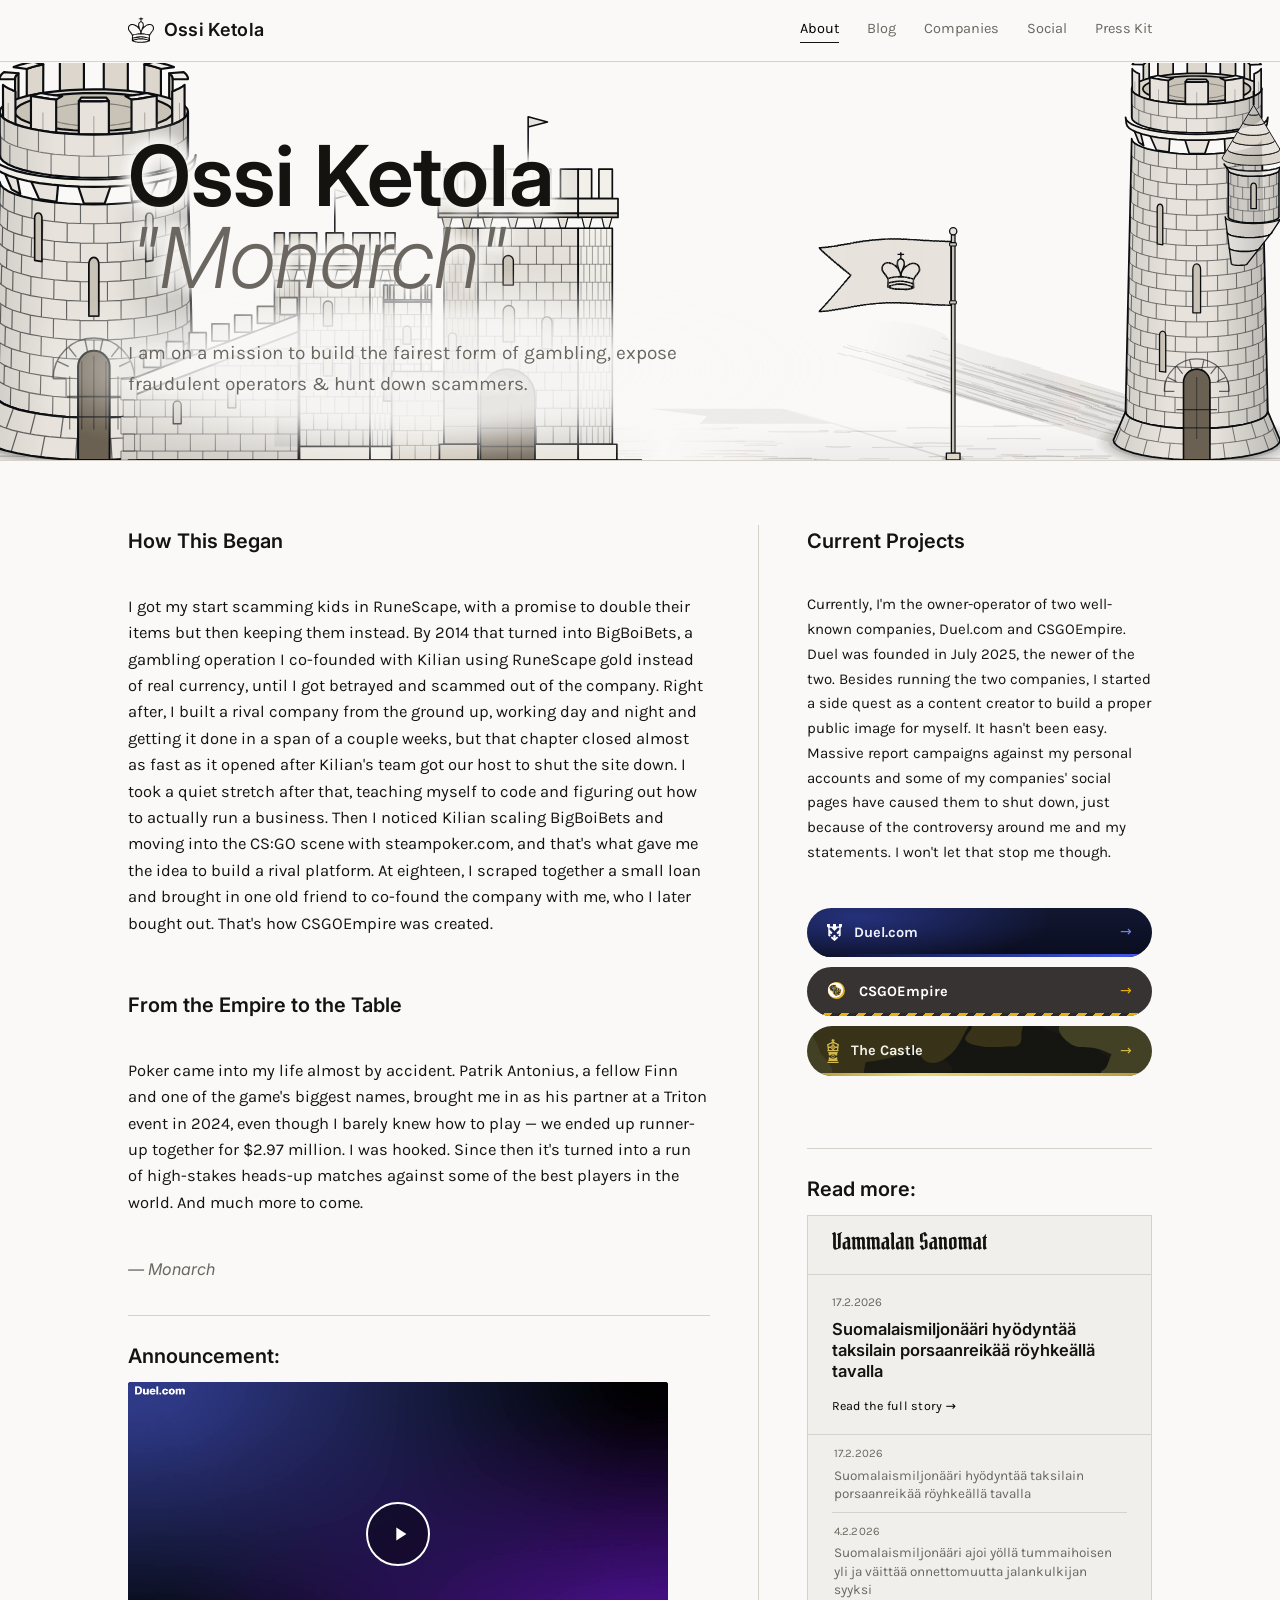
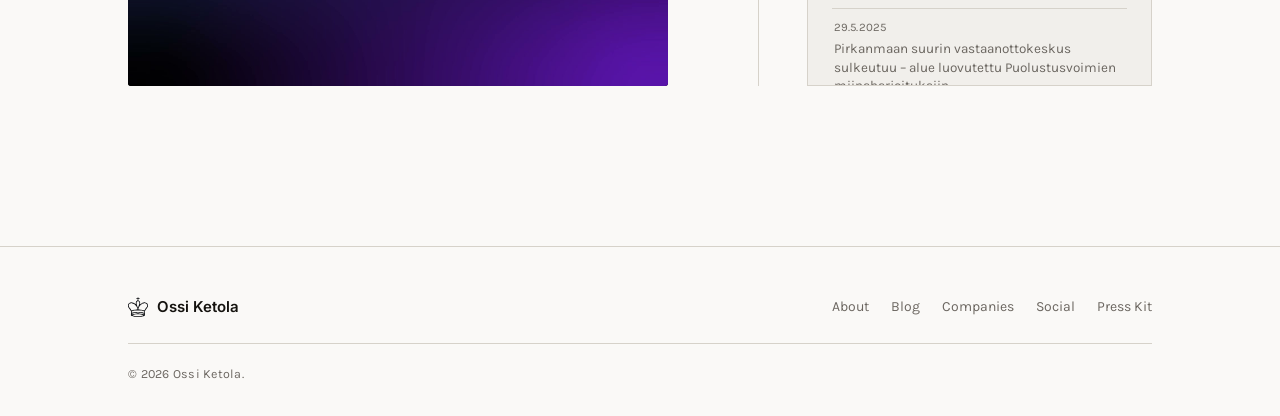
==== index.html @ cad71ae3 "Add castle skyline hero art, favicon polish, and page animations Layers a full-color castle/tower il" ====
<!DOCTYPE html>
<html lang="en">
<head>
<meta charset="UTF-8">
<meta name="viewport" content="width=device-width, initial-scale=1.0">
<title>Ossi Ketola</title>
<meta name="description" content="Ossi Ketola — founder of CSGOEmpire and Duel.com, high-stakes poker player. Blog, social directory, and press kit.">
<meta property="og:type" content="website">
<meta property="og:title" content="Ossi Ketola">
<meta property="og:description" content="Ossi Ketola — founder of CSGOEmpire and Duel.com, high-stakes poker player. Blog, social directory, and press kit.">
<meta property="og:image" content="assets/press/headshot-suit.png">
<meta name="twitter:card" content="summary_large_image">
<meta name="twitter:title" content="Ossi Ketola">
<meta name="twitter:description" content="Ossi Ketola — founder of CSGOEmpire and Duel.com, high-stakes poker player. Blog, social directory, and press kit.">
<meta name="twitter:image" content="assets/press/headshot-suit.png">
<link rel="icon" type="image/svg+xml" href="favicon.svg">
<link rel="preconnect" href="https://fonts.googleapis.com">
<link rel="preconnect" href="https://fonts.gstatic.com" crossorigin>
<link href="https://fonts.googleapis.com/css2?family=Inter:ital,wght@0,500;0,600;1,500&amp;family=Karla:wght@400;500;700&amp;display=swap" rel="stylesheet">
<link rel="stylesheet" href="styles.css">
<!-- page slides: opt in to cross-page transitions (main pages only) -->
<style>@view-transition{navigation:auto}</style>
<script src="slides.js"></script>
</head>
<body>

<header class="site-header">
  <div class="wrap">
    <a class="brand" href="index.html">
      <svg viewBox="0 0 56.88 55.63" width="26" height="26">
        <path fill="#0b0d10" fill-rule="evenodd" d="M27.99 0C27.99 0 29.12 0.25 29.12 0.25C29.12 0.25 29.74 2.38 29.74 2.38C29.74 2.38 32.16 2.5 32.74 2.63C33.33 2.75 33.18 2.83 33.24 3.13C33.31 3.42 33.12 4.38 33.12 4.38C33.12 4.38 30.85 4.5 30.24 4.63C29.64 4.75 29.64 4.52 29.49 5.13C29.35 5.73 29.31 7.58 29.37 8.25C29.43 8.92 29.39 8.73 29.87 9.13C30.35 9.52 31.52 9.83 32.24 10.63C32.97 11.42 33.87 12.29 34.24 13.88C34.62 15.46 34.49 20.13 34.49 20.13C34.49 20.13 34.22 20.69 35.37 20C36.52 19.31 39.74 16.85 41.37 16C43 15.15 43.89 15.08 45.12 14.88C46.35 14.67 47.41 14.5 48.75 14.75C50.08 15 52.04 15.75 53.12 16.38C54.2 17 54.68 17.71 55.25 18.5C55.81 19.29 56.22 20.21 56.5 21.13C56.77 22.04 56.93 22.9 56.87 24C56.81 25.1 57.52 25.23 56.12 27.75C54.72 30.27 49.85 36.25 48.5 39.13C47.14 42 48.04 42.94 48 45C47.95 47.06 48.39 50.23 48.25 51.5C48.1 52.77 48.31 52.08 47.12 52.63C45.93 53.17 43.06 54.25 41.12 54.75C39.18 55.25 38.85 55.48 35.49 55.63C32.14 55.77 24.31 55.77 20.99 55.63C17.68 55.48 17.58 55.27 15.62 54.75C13.66 54.23 10.45 53.08 9.24 52.5C8.04 51.92 8.47 52.71 8.37 51.25C8.27 49.79 8.66 45.81 8.62 43.75C8.58 41.69 9.35 41.33 8.12 38.88C6.89 36.42 2.58 31.1 1.24 29C-0.09 26.9 0.33 27.42 0.12 26.25C-0.09 25.08 -0.21 23.27 -0.01 22C0.2 20.73 0.72 19.6 1.37 18.63C2.02 17.65 2.89 16.75 3.87 16.13C4.85 15.5 6.08 15.1 7.24 14.88C8.41 14.65 9.58 14.58 10.87 14.75C12.16 14.92 13.12 14.98 15 15.88C16.87 16.77 22.12 20.13 22.12 20.13C22.12 20.13 22.27 15.04 22.62 13.5C22.97 11.96 23.62 11.54 24.24 10.88C24.87 10.21 25.83 10.02 26.37 9.5C26.91 8.98 27.33 8.48 27.49 7.75C27.66 7.02 27.49 5.65 27.37 5.13C27.24 4.6 27.37 4.75 26.74 4.63C26.12 4.5 23.62 4.38 23.62 4.38C23.62 4.38 23.43 3.42 23.49 3.13C23.56 2.83 23.43 2.73 23.99 2.63C24.56 2.52 26.87 2.5 26.87 2.5C26.87 2.5 27.99 0 27.99 0ZM46.5 16.88C45.39 17.06 43.52 17.6 42.25 18.13C40.97 18.65 40.35 18.83 38.87 20C37.39 21.17 34.77 23.42 33.37 25.13C31.97 26.83 31.08 28.88 30.49 30.25C29.91 31.63 29.89 32.56 29.87 33.38C29.85 34.19 30.37 35.13 30.37 35.13C30.37 35.13 35.37 35.5 37.87 35.88C40.37 36.25 43.91 37.13 45.37 37.38C46.83 37.63 46.29 37.48 46.62 37.38C46.95 37.27 46.89 37.46 47.37 36.75C47.85 36.04 48.5 34.56 49.5 33.13C50.5 31.69 52.56 29.38 53.37 28.13C54.18 26.88 54.18 26.46 54.37 25.63C54.56 24.79 54.56 23.92 54.5 23.13C54.43 22.33 54.39 21.65 54 20.88C53.6 20.1 52.97 19.15 52.12 18.5C51.27 17.85 49.81 17.27 48.87 17C47.93 16.73 47.6 16.69 46.5 16.88ZM8.37 16.88C7.58 17.04 6.31 17.44 5.49 17.88C4.68 18.31 4.02 18.83 3.49 19.5C2.97 20.17 2.58 20.96 2.37 21.88C2.16 22.79 2.06 23.92 2.24 25C2.43 26.08 2.68 27.04 3.49 28.38C4.31 29.71 6.12 31.56 7.12 33C8.12 34.44 8.79 36.27 9.49 37C10.2 37.73 9.83 37.56 11.37 37.38C12.91 37.19 16.24 36.25 18.74 35.88C21.24 35.5 26.37 35.13 26.37 35.13C26.37 35.13 26.89 34.42 26.87 33.63C26.85 32.83 26.7 31.6 26.24 30.38C25.79 29.15 24.89 27.44 24.12 26.25C23.35 25.06 22.64 24.27 21.62 23.25C20.6 22.23 19.14 20.96 17.99 20.13C16.85 19.29 16.04 18.79 14.75 18.25C13.45 17.71 11.31 17.1 10.25 16.88C9.18 16.65 9.16 16.71 8.37 16.88ZM26.62 37.63C23.99 37.63 22.97 37.54 20.49 37.88C18.02 38.21 13.37 39.1 11.75 39.63C10.12 40.15 10.89 40.42 10.75 41C10.6 41.58 10.75 42.6 10.87 43.13C11 43.65 11.5 44.13 11.5 44.13C11.5 44.13 14.06 43.27 16.37 42.88C18.68 42.48 21.91 41.83 25.37 41.75C28.83 41.67 33.93 41.98 37.12 42.38C40.31 42.77 43.06 43.94 44.5 44.13C45.93 44.31 45.75 43.5 45.75 43.5C45.75 43.5 46 41.02 45.87 40.38C45.75 39.73 46.6 40.04 45 39.63C43.39 39.21 39.31 38.21 36.24 37.88C33.18 37.54 29.24 37.63 26.62 37.63ZM25.24 48.38C22.52 48.38 21.99 48.52 20.12 48.88C18.24 49.23 15.12 50.15 14 50.5C12.87 50.85 13.37 51 13.37 51C13.37 51 13.14 51.35 13.62 51.63C14.1 51.9 14.89 52.35 16.24 52.63C17.6 52.9 19.08 53.13 21.74 53.25C24.41 53.38 29.12 53.48 32.24 53.38C35.37 53.27 38.64 52.96 40.49 52.63C42.35 52.29 43.37 51.38 43.37 51.38C43.37 51.38 43.77 50.92 42.62 50.5C41.47 50.08 39.39 49.23 36.49 48.88C33.6 48.52 27.97 48.38 25.24 48.38ZM27.74 11.13C26.95 11.29 25.99 12.35 25.49 12.88C24.99 13.4 24.89 13.21 24.74 14.25C24.6 15.29 24.14 16.77 24.62 19.13C25.1 21.48 26.95 26.77 27.62 28.38C28.29 29.98 28.62 28.75 28.62 28.75C28.62 28.75 31.41 21.69 31.99 19.38C32.58 17.06 32.41 16.13 32.12 14.88C31.83 13.63 30.97 12.5 30.24 11.88C29.52 11.25 28.54 10.96 27.74 11.13ZM25.62 44C22.62 44.33 15.54 45.46 13.12 46C10.7 46.54 11.47 46.88 11.12 47.25C10.77 47.63 10.91 48 11 48.25C11.08 48.5 9.33 49.13 11.62 48.75C13.91 48.38 21.31 46.46 24.74 46C28.18 45.54 29.37 45.69 32.24 46C35.12 46.31 39.97 47.42 42 47.88C44.02 48.33 43.75 48.69 44.37 48.75C45 48.81 45.75 48.25 45.75 48.25C45.75 48.25 46.04 47.35 45.25 46.88C44.45 46.4 43.35 45.85 41 45.38C38.64 44.9 33.68 44.23 31.12 44C28.56 43.77 28.62 43.67 25.62 44Z"/>
      </svg>
      <span class="wordmark">Ossi Ketola</span>
    </a>
    <nav class="site-nav">
      <a href="index.html" aria-current="page">About</a>
      <a href="blog/index.html">Blog</a>
      <div class="nav-dropdown">
        <a href="companies/index.html">Companies</a>
        <div class="nav-dropdown-menu">
          <a href="companies/duel.html">Duel.com</a>
          <a href="companies/csgoempire.html">CSGOEmpire</a>
          <a href="companies/castle.html">The Castle</a>
        </div>
      </div>
      <a href="social.html">Social</a>
      <a href="press.html">Press Kit</a>
    </nav>
  </div>
</header>

<section class="hero">
  <div class="wrap">
    <div class="hero-text">
      <h1>Ossi Ketola<br><em>"Monarch"</em></h1>
      <p class="lede">I am on a mission to build the fairest form of gambling, expose fraudulent operators &amp; hunt down scammers.</p>
    </div>
    <div class="hero-ground" aria-hidden="true"></div>
    <img src="assets/graphics/tower-ground-shadow.svg" alt="" class="hero-tower-shadow">
    <div class="hero-ground hero-ground-right" aria-hidden="true"></div>
    <img src="assets/graphics/turret-ground-shadow.svg" alt="" class="hero-turret-shadow">
    <img src="assets/graphics/tower-round.svg" alt="" class="hero-tower">
    <img src="assets/graphics/tower-turret.svg" alt="" class="hero-turret">
    <svg class="hero-flag crown-flag" viewBox="-270 0 285 210" aria-hidden="true" focusable="false">
      <defs>
        <linearGradient id="hf-rake" gradientUnits="userSpaceOnUse" x1="0" y1="210" x2="-157" y2="162">
          <stop offset="0" stop-color="#2b2724" stop-opacity="0.16"/>
          <stop offset="1" stop-color="#2b2724" stop-opacity="0"/>
        </linearGradient>
        <path id="hf-crown" fill="#0b0d10" fill-rule="evenodd" d="M27.99 0C27.99 0 29.12 0.25 29.12 0.25C29.12 0.25 29.74 2.38 29.74 2.38C29.74 2.38 32.16 2.5 32.74 2.63C33.33 2.75 33.18 2.83 33.24 3.13C33.31 3.42 33.12 4.38 33.12 4.38C33.12 4.38 30.85 4.5 30.24 4.63C29.64 4.75 29.64 4.52 29.49 5.13C29.35 5.73 29.31 7.58 29.37 8.25C29.43 8.92 29.39 8.73 29.87 9.13C30.35 9.52 31.52 9.83 32.24 10.63C32.97 11.42 33.87 12.29 34.24 13.88C34.62 15.46 34.49 20.13 34.49 20.13C34.49 20.13 34.22 20.69 35.37 20C36.52 19.31 39.74 16.85 41.37 16C43 15.15 43.89 15.08 45.12 14.88C46.35 14.67 47.41 14.5 48.75 14.75C50.08 15 52.04 15.75 53.12 16.38C54.2 17 54.68 17.71 55.25 18.5C55.81 19.29 56.22 20.21 56.5 21.13C56.77 22.04 56.93 22.9 56.87 24C56.81 25.1 57.52 25.23 56.12 27.75C54.72 30.27 49.85 36.25 48.5 39.13C47.14 42 48.04 42.94 48 45C47.95 47.06 48.39 50.23 48.25 51.5C48.1 52.77 48.31 52.08 47.12 52.63C45.93 53.17 43.06 54.25 41.12 54.75C39.18 55.25 38.85 55.48 35.49 55.63C32.14 55.77 24.31 55.77 20.99 55.63C17.68 55.48 17.58 55.27 15.62 54.75C13.66 54.23 10.45 53.08 9.24 52.5C8.04 51.92 8.47 52.71 8.37 51.25C8.27 49.79 8.66 45.81 8.62 43.75C8.58 41.69 9.35 41.33 8.12 38.88C6.89 36.42 2.58 31.1 1.24 29C-0.09 26.9 0.33 27.42 0.12 26.25C-0.09 25.08 -0.21 23.27 -0.01 22C0.2 20.73 0.72 19.6 1.37 18.63C2.02 17.65 2.89 16.75 3.87 16.13C4.85 15.5 6.08 15.1 7.24 14.88C8.41 14.65 9.58 14.58 10.87 14.75C12.16 14.92 13.12 14.98 15 15.88C16.87 16.77 22.12 20.13 22.12 20.13C22.12 20.13 22.27 15.04 22.62 13.5C22.97 11.96 23.62 11.54 24.24 10.88C24.87 10.21 25.83 10.02 26.37 9.5C26.91 8.98 27.33 8.48 27.49 7.75C27.66 7.02 27.49 5.65 27.37 5.13C27.24 4.6 27.37 4.75 26.74 4.63C26.12 4.5 23.62 4.38 23.62 4.38C23.62 4.38 23.43 3.42 23.49 3.13C23.56 2.83 23.43 2.73 23.99 2.63C24.56 2.52 26.87 2.5 26.87 2.5C26.87 2.5 27.99 0 27.99 0ZM46.5 16.88C45.39 17.06 43.52 17.6 42.25 18.13C40.97 18.65 40.35 18.83 38.87 20C37.39 21.17 34.77 23.42 33.37 25.13C31.97 26.83 31.08 28.88 30.49 30.25C29.91 31.63 29.89 32.56 29.87 33.38C29.85 34.19 30.37 35.13 30.37 35.13C30.37 35.13 35.37 35.5 37.87 35.88C40.37 36.25 43.91 37.13 45.37 37.38C46.83 37.63 46.29 37.48 46.62 37.38C46.95 37.27 46.89 37.46 47.37 36.75C47.85 36.04 48.5 34.56 49.5 33.13C50.5 31.69 52.56 29.38 53.37 28.13C54.18 26.88 54.18 26.46 54.37 25.63C54.56 24.79 54.56 23.92 54.5 23.13C54.43 22.33 54.39 21.65 54 20.88C53.6 20.1 52.97 19.15 52.12 18.5C51.27 17.85 49.81 17.27 48.87 17C47.93 16.73 47.6 16.69 46.5 16.88ZM8.37 16.88C7.58 17.04 6.31 17.44 5.49 17.88C4.68 18.31 4.02 18.83 3.49 19.5C2.97 20.17 2.58 20.96 2.37 21.88C2.16 22.79 2.06 23.92 2.24 25C2.43 26.08 2.68 27.04 3.49 28.38C4.31 29.71 6.12 31.56 7.12 33C8.12 34.44 8.79 36.27 9.49 37C10.2 37.73 9.83 37.56 11.37 37.38C12.91 37.19 16.24 36.25 18.74 35.88C21.24 35.5 26.37 35.13 26.37 35.13C26.37 35.13 26.89 34.42 26.87 33.63C26.85 32.83 26.7 31.6 26.24 30.38C25.79 29.15 24.89 27.44 24.12 26.25C23.35 25.06 22.64 24.27 21.62 23.25C20.6 22.23 19.14 20.96 17.99 20.13C16.85 19.29 16.04 18.79 14.75 18.25C13.45 17.71 11.31 17.1 10.25 16.88C9.18 16.65 9.16 16.71 8.37 16.88ZM26.62 37.63C23.99 37.63 22.97 37.54 20.49 37.88C18.02 38.21 13.37 39.1 11.75 39.63C10.12 40.15 10.89 40.42 10.75 41C10.6 41.58 10.75 42.6 10.87 43.13C11 43.65 11.5 44.13 11.5 44.13C11.5 44.13 14.06 43.27 16.37 42.88C18.68 42.48 21.91 41.83 25.37 41.75C28.83 41.67 33.93 41.98 37.12 42.38C40.31 42.77 43.06 43.94 44.5 44.13C45.93 44.31 45.75 43.5 45.75 43.5C45.75 43.5 46 41.02 45.87 40.38C45.75 39.73 46.6 40.04 45 39.63C43.39 39.21 39.31 38.21 36.24 37.88C33.18 37.54 29.24 37.63 26.62 37.63ZM25.24 48.38C22.52 48.38 21.99 48.52 20.12 48.88C18.24 49.23 15.12 50.15 14 50.5C12.87 50.85 13.37 51 13.37 51C13.37 51 13.14 51.35 13.62 51.63C14.1 51.9 14.89 52.35 16.24 52.63C17.6 52.9 19.08 53.13 21.74 53.25C24.41 53.38 29.12 53.48 32.24 53.38C35.37 53.27 38.64 52.96 40.49 52.63C42.35 52.29 43.37 51.38 43.37 51.38C43.37 51.38 43.77 50.92 42.62 50.5C41.47 50.08 39.39 49.23 36.49 48.88C33.6 48.52 27.97 48.38 25.24 48.38ZM27.74 11.13C26.95 11.29 25.99 12.35 25.49 12.88C24.99 13.4 24.89 13.21 24.74 14.25C24.6 15.29 24.14 16.77 24.62 19.13C25.1 21.48 26.95 26.77 27.62 28.38C28.29 29.98 28.62 28.75 28.62 28.75C28.62 28.75 31.41 21.69 31.99 19.38C32.58 17.06 32.41 16.13 32.12 14.88C31.83 13.63 30.97 12.5 30.24 11.88C29.52 11.25 28.54 10.96 27.74 11.13ZM25.62 44C22.62 44.33 15.54 45.46 13.12 46C10.7 46.54 11.47 46.88 11.12 47.25C10.77 47.63 10.91 48 11 48.25C11.08 48.5 9.33 49.13 11.62 48.75C13.91 48.38 21.31 46.46 24.74 46C28.18 45.54 29.37 45.69 32.24 46C35.12 46.31 39.97 47.42 42 47.88C44.02 48.33 43.75 48.69 44.37 48.75C45 48.81 45.75 48.25 45.75 48.25C45.75 48.25 46.04 47.35 45.25 46.88C44.45 46.4 43.35 45.85 41 45.38C38.64 44.9 33.68 44.23 31.12 44C28.56 43.77 28.62 43.67 25.62 44Z"/>
        <path id="hf-cloth" d="M2 18H118L90 46.0L118 74H2Z" fill="#e7e3dc" stroke="#0b0d10" stroke-width="1.3" stroke-linejoin="round"/>
        <use id="hf-emblem" href="#hf-crown" transform="translate(63.06 29.31) scale(-0.6 0.6)"/>
        <clipPath id="hf-shape"><path d="M2 18H118L90 46.0L118 74H2Z"/></clipPath>
        <clipPath id="hf-s0"><rect x="1.70" y="0" width="3.36" height="90"/></clipPath><clipPath id="hf-s1"><rect x="4.46" y="0" width="3.36" height="90"/></clipPath><clipPath id="hf-s2"><rect x="7.22" y="0" width="3.36" height="90"/></clipPath><clipPath id="hf-s3"><rect x="9.99" y="0" width="3.36" height="90"/></clipPath><clipPath id="hf-s4"><rect x="12.75" y="0" width="3.36" height="90"/></clipPath><clipPath id="hf-s5"><rect x="15.51" y="0" width="3.36" height="90"/></clipPath><clipPath id="hf-s6"><rect x="18.27" y="0" width="3.36" height="90"/></clipPath><clipPath id="hf-s7"><rect x="21.03" y="0" width="3.36" height="90"/></clipPath><clipPath id="hf-s8"><rect x="23.80" y="0" width="3.36" height="90"/></clipPath><clipPath id="hf-s9"><rect x="26.56" y="0" width="3.36" height="90"/></clipPath><clipPath id="hf-s10"><rect x="29.32" y="0" width="3.36" height="90"/></clipPath><clipPath id="hf-s11"><rect x="32.08" y="0" width="3.36" height="90"/></clipPath><clipPath id="hf-s12"><rect x="34.84" y="0" width="3.36" height="90"/></clipPath><clipPath id="hf-s13"><rect x="37.60" y="0" width="3.36" height="90"/></clipPath><clipPath id="hf-s14"><rect x="40.37" y="0" width="3.36" height="90"/></clipPath><clipPath id="hf-s15"><rect x="43.13" y="0" width="3.36" height="90"/></clipPath><clipPath id="hf-s16"><rect x="45.89" y="0" width="3.36" height="90"/></clipPath><clipPath id="hf-s17"><rect x="48.65" y="0" width="3.36" height="90"/></clipPath><clipPath id="hf-s18"><rect x="51.41" y="0" width="3.36" height="90"/></clipPath><clipPath id="hf-s19"><rect x="54.18" y="0" width="3.36" height="90"/></clipPath><clipPath id="hf-s20"><rect x="56.94" y="0" width="3.36" height="90"/></clipPath><clipPath id="hf-s21"><rect x="59.70" y="0" width="3.36" height="90"/></clipPath><clipPath id="hf-s22"><rect x="62.46" y="0" width="3.36" height="90"/></clipPath><clipPath id="hf-s23"><rect x="65.22" y="0" width="3.36" height="90"/></clipPath><clipPath id="hf-s24"><rect x="67.99" y="0" width="3.36" height="90"/></clipPath><clipPath id="hf-s25"><rect x="70.75" y="0" width="3.36" height="90"/></clipPath><clipPath id="hf-s26"><rect x="73.51" y="0" width="3.36" height="90"/></clipPath><clipPath id="hf-s27"><rect x="76.27" y="0" width="3.36" height="90"/></clipPath><clipPath id="hf-s28"><rect x="79.03" y="0" width="3.36" height="90"/></clipPath><clipPath id="hf-s29"><rect x="81.80" y="0" width="3.36" height="90"/></clipPath><clipPath id="hf-s30"><rect x="84.56" y="0" width="3.36" height="90"/></clipPath><clipPath id="hf-s31"><rect x="87.32" y="0" width="3.36" height="90"/></clipPath><clipPath id="hf-s32"><rect x="90.08" y="0" width="3.36" height="90"/></clipPath><clipPath id="hf-s33"><rect x="92.84" y="0" width="3.36" height="90"/></clipPath><clipPath id="hf-s34"><rect x="95.60" y="0" width="3.36" height="90"/></clipPath><clipPath id="hf-s35"><rect x="98.37" y="0" width="3.36" height="90"/></clipPath><clipPath id="hf-s36"><rect x="101.13" y="0" width="3.36" height="90"/></clipPath><clipPath id="hf-s37"><rect x="103.89" y="0" width="3.36" height="90"/></clipPath><clipPath id="hf-s38"><rect x="106.65" y="0" width="3.36" height="90"/></clipPath><clipPath id="hf-s39"><rect x="109.41" y="0" width="3.36" height="90"/></clipPath><clipPath id="hf-s40"><rect x="112.18" y="0" width="3.36" height="90"/></clipPath><clipPath id="hf-s41"><rect x="114.94" y="0" width="3.36" height="90"/></clipPath>
      </defs>
      <polygon points="-149.8,165.1 -265.8,165.1 -216.3,171.6 -222.7,178.2 -106.7,178.2" fill="#2b2724" opacity="0.06"/>
      <polygon points="-2,210 2.5,210 -154.6,162.3 -159.1,162.3" fill="url(#hf-rake)"/>
      <ellipse cx="0" cy="209" rx="10" ry="2.6" fill="#2b2724" opacity="0.18"/>
      <g stroke="#0b0d10" stroke-linejoin="round">
        <path d="M-1.6 12H1.6V204H-1.6Z" fill="#c9c2b6" stroke-width="1.1"/>
        <path d="M-6 204H6V210H-6Z" fill="#dcd6cc" stroke-width="1.2"/>
        <circle cx="0" cy="9" r="3.2" fill="#e7e3dc" stroke-width="1.1"/>
      </g>
      <g transform="scale(-1 1)">
        <g class="flag-cloth">
          <g class="flag-strip" style="--i:0;--amp:0.40;--k:0.07;transform:translateY(-0.00px)" clip-path="url(#hf-s0)"><use href="#hf-cloth"/><rect class="flag-shade" clip-path="url(#hf-shape)" x="1.70" y="16" width="3.36" height="60" fill="#0b0d10"/></g>
          <g class="flag-strip" style="--i:1;--amp:0.47;--k:0.08;transform:translateY(-0.05px)" clip-path="url(#hf-s1)"><use href="#hf-cloth"/><rect class="flag-shade" clip-path="url(#hf-shape)" x="4.46" y="16" width="3.36" height="60" fill="#0b0d10"/></g>
          <g class="flag-strip" style="--i:2;--amp:0.56;--k:0.10;transform:translateY(-0.13px)" clip-path="url(#hf-s2)"><use href="#hf-cloth"/><rect class="flag-shade" clip-path="url(#hf-shape)" x="7.22" y="16" width="3.36" height="60" fill="#0b0d10"/></g>
          <g class="flag-strip" style="--i:3;--amp:0.66;--k:0.12;transform:translateY(-0.22px)" clip-path="url(#hf-s3)"><use href="#hf-cloth"/><rect class="flag-shade" clip-path="url(#hf-shape)" x="9.99" y="16" width="3.36" height="60" fill="#0b0d10"/></g>
          <g class="flag-strip" style="--i:4;--amp:0.76;--k:0.14;transform:translateY(-0.33px)" clip-path="url(#hf-s4)"><use href="#hf-cloth"/><rect class="flag-shade" clip-path="url(#hf-shape)" x="12.75" y="16" width="3.36" height="60" fill="#0b0d10"/></g>
          <g class="flag-strip" style="--i:5;--amp:0.86;--k:0.15;transform:translateY(-0.46px)" clip-path="url(#hf-s5)"><use href="#hf-cloth"/><rect class="flag-shade" clip-path="url(#hf-shape)" x="15.51" y="16" width="3.36" height="60" fill="#0b0d10"/></g>
          <g class="flag-strip" style="--i:6;--amp:0.97;--k:0.17;transform:translateY(-0.61px)" clip-path="url(#hf-s6)"><use href="#hf-cloth"/><rect class="flag-shade" clip-path="url(#hf-shape)" x="18.27" y="16" width="3.36" height="60" fill="#0b0d10"/></g>
          <g class="flag-strip" style="--i:7;--amp:1.08;--k:0.19;transform:translateY(-0.77px)" clip-path="url(#hf-s7)"><use href="#hf-cloth"/><rect class="flag-shade" clip-path="url(#hf-shape)" x="21.03" y="16" width="3.36" height="60" fill="#0b0d10"/></g>
          <g class="flag-strip" style="--i:8;--amp:1.19;--k:0.21;transform:translateY(-0.94px)" clip-path="url(#hf-s8)"><use href="#hf-cloth"/><rect class="flag-shade" clip-path="url(#hf-shape)" x="23.80" y="16" width="3.36" height="60" fill="#0b0d10"/></g>
          <g class="flag-strip" style="--i:9;--amp:1.31;--k:0.23;transform:translateY(-1.11px)" clip-path="url(#hf-s9)"><use href="#hf-cloth"/><use href="#hf-emblem"/><rect class="flag-shade" clip-path="url(#hf-shape)" x="26.56" y="16" width="3.36" height="60" fill="#0b0d10"/></g>
          <g class="flag-strip" style="--i:10;--amp:1.43;--k:0.25;transform:translateY(-1.29px)" clip-path="url(#hf-s10)"><use href="#hf-cloth"/><use href="#hf-emblem"/><rect class="flag-shade" clip-path="url(#hf-shape)" x="29.32" y="16" width="3.36" height="60" fill="#0b0d10"/></g>
          <g class="flag-strip" style="--i:11;--amp:1.55;--k:0.28;transform:translateY(-1.46px)" clip-path="url(#hf-s11)"><use href="#hf-cloth"/><use href="#hf-emblem"/><rect class="flag-shade" clip-path="url(#hf-shape)" x="32.08" y="16" width="3.36" height="60" fill="#0b0d10"/></g>
          <g class="flag-strip" style="--i:12;--amp:1.67;--k:0.30;transform:translateY(-1.63px)" clip-path="url(#hf-s12)"><use href="#hf-cloth"/><use href="#hf-emblem"/><rect class="flag-shade" clip-path="url(#hf-shape)" x="34.84" y="16" width="3.36" height="60" fill="#0b0d10"/></g>
          <g class="flag-strip" style="--i:13;--amp:1.79;--k:0.32;transform:translateY(-1.78px)" clip-path="url(#hf-s13)"><use href="#hf-cloth"/><use href="#hf-emblem"/><rect class="flag-shade" clip-path="url(#hf-shape)" x="37.60" y="16" width="3.36" height="60" fill="#0b0d10"/></g>
          <g class="flag-strip" style="--i:14;--amp:1.91;--k:0.34;transform:translateY(-1.91px)" clip-path="url(#hf-s14)"><use href="#hf-cloth"/><use href="#hf-emblem"/><rect class="flag-shade" clip-path="url(#hf-shape)" x="40.37" y="16" width="3.36" height="60" fill="#0b0d10"/></g>
          <g class="flag-strip" style="--i:15;--amp:2.04;--k:0.36;transform:translateY(-2.02px)" clip-path="url(#hf-s15)"><use href="#hf-cloth"/><use href="#hf-emblem"/><rect class="flag-shade" clip-path="url(#hf-shape)" x="43.13" y="16" width="3.36" height="60" fill="#0b0d10"/></g>
          <g class="flag-strip" style="--i:16;--amp:2.16;--k:0.39;transform:translateY(-2.10px)" clip-path="url(#hf-s16)"><use href="#hf-cloth"/><use href="#hf-emblem"/><rect class="flag-shade" clip-path="url(#hf-shape)" x="45.89" y="16" width="3.36" height="60" fill="#0b0d10"/></g>
          <g class="flag-strip" style="--i:17;--amp:2.29;--k:0.41;transform:translateY(-2.15px)" clip-path="url(#hf-s17)"><use href="#hf-cloth"/><use href="#hf-emblem"/><rect class="flag-shade" clip-path="url(#hf-shape)" x="48.65" y="16" width="3.36" height="60" fill="#0b0d10"/></g>
          <g class="flag-strip" style="--i:18;--amp:2.42;--k:0.43;transform:translateY(-2.17px)" clip-path="url(#hf-s18)"><use href="#hf-cloth"/><use href="#hf-emblem"/><rect class="flag-shade" clip-path="url(#hf-shape)" x="51.41" y="16" width="3.36" height="60" fill="#0b0d10"/></g>
          <g class="flag-strip" style="--i:19;--amp:2.55;--k:0.45;transform:translateY(-2.14px)" clip-path="url(#hf-s19)"><use href="#hf-cloth"/><use href="#hf-emblem"/><rect class="flag-shade" clip-path="url(#hf-shape)" x="54.18" y="16" width="3.36" height="60" fill="#0b0d10"/></g>
          <g class="flag-strip" style="--i:20;--amp:2.68;--k:0.48;transform:translateY(-2.07px)" clip-path="url(#hf-s20)"><use href="#hf-cloth"/><use href="#hf-emblem"/><rect class="flag-shade" clip-path="url(#hf-shape)" x="56.94" y="16" width="3.36" height="60" fill="#0b0d10"/></g>
          <g class="flag-strip" style="--i:21;--amp:2.81;--k:0.50;transform:translateY(-1.96px)" clip-path="url(#hf-s21)"><use href="#hf-cloth"/><use href="#hf-emblem"/><rect class="flag-shade" clip-path="url(#hf-shape)" x="59.70" y="16" width="3.36" height="60" fill="#0b0d10"/></g>
          <g class="flag-strip" style="--i:22;--amp:2.94;--k:0.53;transform:translateY(-1.80px)" clip-path="url(#hf-s22)"><use href="#hf-cloth"/><use href="#hf-emblem"/><rect class="flag-shade" clip-path="url(#hf-shape)" x="62.46" y="16" width="3.36" height="60" fill="#0b0d10"/></g>
          <g class="flag-strip" style="--i:23;--amp:3.07;--k:0.55;transform:translateY(-1.60px)" clip-path="url(#hf-s23)"><use href="#hf-cloth"/><rect class="flag-shade" clip-path="url(#hf-shape)" x="65.22" y="16" width="3.36" height="60" fill="#0b0d10"/></g>
          <g class="flag-strip" style="--i:24;--amp:3.21;--k:0.57;transform:translateY(-1.35px)" clip-path="url(#hf-s24)"><use href="#hf-cloth"/><rect class="flag-shade" clip-path="url(#hf-shape)" x="67.99" y="16" width="3.36" height="60" fill="#0b0d10"/></g>
          <g class="flag-strip" style="--i:25;--amp:3.34;--k:0.60;transform:translateY(-1.06px)" clip-path="url(#hf-s25)"><use href="#hf-cloth"/><rect class="flag-shade" clip-path="url(#hf-shape)" x="70.75" y="16" width="3.36" height="60" fill="#0b0d10"/></g>
          <g class="flag-strip" style="--i:26;--amp:3.48;--k:0.62;transform:translateY(-0.72px)" clip-path="url(#hf-s26)"><use href="#hf-cloth"/><rect class="flag-shade" clip-path="url(#hf-shape)" x="73.51" y="16" width="3.36" height="60" fill="#0b0d10"/></g>
          <g class="flag-strip" style="--i:27;--amp:3.62;--k:0.65;transform:translateY(-0.35px)" clip-path="url(#hf-s27)"><use href="#hf-cloth"/><rect class="flag-shade" clip-path="url(#hf-shape)" x="76.27" y="16" width="3.36" height="60" fill="#0b0d10"/></g>
          <g class="flag-strip" style="--i:28;--amp:3.75;--k:0.67;transform:translateY(0.06px)" clip-path="url(#hf-s28)"><use href="#hf-cloth"/><rect class="flag-shade" clip-path="url(#hf-shape)" x="79.03" y="16" width="3.36" height="60" fill="#0b0d10"/></g>
          <g class="flag-strip" style="--i:29;--amp:3.89;--k:0.69;transform:translateY(0.50px)" clip-path="url(#hf-s29)"><use href="#hf-cloth"/><rect class="flag-shade" clip-path="url(#hf-shape)" x="81.80" y="16" width="3.36" height="60" fill="#0b0d10"/></g>
          <g class="flag-strip" style="--i:30;--amp:4.03;--k:0.72;transform:translateY(0.96px)" clip-path="url(#hf-s30)"><use href="#hf-cloth"/><rect class="flag-shade" clip-path="url(#hf-shape)" x="84.56" y="16" width="3.36" height="60" fill="#0b0d10"/></g>
          <g class="flag-strip" style="--i:31;--amp:4.17;--k:0.74;transform:translateY(1.45px)" clip-path="url(#hf-s31)"><use href="#hf-cloth"/><rect class="flag-shade" clip-path="url(#hf-shape)" x="87.32" y="16" width="3.36" height="60" fill="#0b0d10"/></g>
          <g class="flag-strip" style="--i:32;--amp:4.31;--k:0.77;transform:translateY(1.94px)" clip-path="url(#hf-s32)"><use href="#hf-cloth"/><rect class="flag-shade" clip-path="url(#hf-shape)" x="90.08" y="16" width="3.36" height="60" fill="#0b0d10"/></g>
          <g class="flag-strip" style="--i:33;--amp:4.45;--k:0.79;transform:translateY(2.44px)" clip-path="url(#hf-s33)"><use href="#hf-cloth"/><rect class="flag-shade" clip-path="url(#hf-shape)" x="92.84" y="16" width="3.36" height="60" fill="#0b0d10"/></g>
          <g class="flag-strip" style="--i:34;--amp:4.59;--k:0.82;transform:translateY(2.93px)" clip-path="url(#hf-s34)"><use href="#hf-cloth"/><rect class="flag-shade" clip-path="url(#hf-shape)" x="95.60" y="16" width="3.36" height="60" fill="#0b0d10"/></g>
          <g class="flag-strip" style="--i:35;--amp:4.73;--k:0.85;transform:translateY(3.41px)" clip-path="url(#hf-s35)"><use href="#hf-cloth"/><rect class="flag-shade" clip-path="url(#hf-shape)" x="98.37" y="16" width="3.36" height="60" fill="#0b0d10"/></g>
          <g class="flag-strip" style="--i:36;--amp:4.88;--k:0.87;transform:translateY(3.88px)" clip-path="url(#hf-s36)"><use href="#hf-cloth"/><rect class="flag-shade" clip-path="url(#hf-shape)" x="101.13" y="16" width="3.36" height="60" fill="#0b0d10"/></g>
          <g class="flag-strip" style="--i:37;--amp:5.02;--k:0.90;transform:translateY(4.31px)" clip-path="url(#hf-s37)"><use href="#hf-cloth"/><rect class="flag-shade" clip-path="url(#hf-shape)" x="103.89" y="16" width="3.36" height="60" fill="#0b0d10"/></g>
          <g class="flag-strip" style="--i:38;--amp:5.16;--k:0.92;transform:translateY(4.70px)" clip-path="url(#hf-s38)"><use href="#hf-cloth"/><rect class="flag-shade" clip-path="url(#hf-shape)" x="106.65" y="16" width="3.36" height="60" fill="#0b0d10"/></g>
          <g class="flag-strip" style="--i:39;--amp:5.31;--k:0.95;transform:translateY(5.05px)" clip-path="url(#hf-s39)"><use href="#hf-cloth"/><rect class="flag-shade" clip-path="url(#hf-shape)" x="109.41" y="16" width="3.36" height="60" fill="#0b0d10"/></g>
          <g class="flag-strip" style="--i:40;--amp:5.45;--k:0.97;transform:translateY(5.34px)" clip-path="url(#hf-s40)"><use href="#hf-cloth"/><rect class="flag-shade" clip-path="url(#hf-shape)" x="112.18" y="16" width="3.36" height="60" fill="#0b0d10"/></g>
          <g class="flag-strip" style="--i:41;--amp:5.60;--k:1.00;transform:translateY(5.58px)" clip-path="url(#hf-s41)"><use href="#hf-cloth"/><rect class="flag-shade" clip-path="url(#hf-shape)" x="114.94" y="16" width="3.36" height="60" fill="#0b0d10"/></g>
        </g>
        <g fill="#c9c2b6" stroke="#0b0d10" stroke-width="0.9">
          <rect x="-2.8" y="19" width="6" height="3" rx="1"/>
          <rect x="-2.8" y="70" width="6" height="3" rx="1"/>
        </g>
      </g>
    </svg>
    <img src="assets/graphics/gatehouse-hero.svg" alt="" class="hero-emblem">
  </div>
</section>


<section class="dossier">
  <div class="wrap">
  <div class="dossier-grid">
  <div class="copy">
    <p class="section-kicker">How This Began</p>
    <p>I got my start scamming kids in RuneScape, with a promise to double their items but then keeping them instead. By 2014 that turned into BigBoiBets, a gambling operation I co-founded with Kilian using RuneScape gold instead of real currency, until I got betrayed and scammed out of the company. Right after, I built a rival company from the ground up, working day and night and getting it done in a span of a couple weeks, but that chapter closed almost as fast as it opened after Kilian's team got our host to shut the site down. I took a quiet stretch after that, teaching myself to code and figuring out how to actually run a business. Then I noticed Kilian scaling BigBoiBets and moving into the CS:GO scene with steampoker.com, and that's what gave me the idea to build a rival platform. At eighteen, I scraped together a small loan and brought in one old friend to co-found the company with me, who I later bought out. That's how CSGOEmpire was created.</p>
    <p class="section-kicker">From the Empire to the Table</p>
    <p>Poker came into my life almost by accident. Patrik Antonius, a fellow Finn and one of the game's biggest names, brought me in as his partner at a Triton event in 2024, even though I barely knew how to play — we ended up runner-up together for $2.97 million. I was hooked. Since then it's turned into a run of high-stakes heads-up matches against some of the best players in the world. And much more to come.</p>
    <p class="byline">&mdash; Monarch</p>
    <p class="section-kicker vs-section-kicker" style="margin-top:auto;">Announcement:</p>
    <div class="hero-video-wrap" style="position:relative; max-width:540px; border-radius:3px; overflow:hidden;">
      <video id="s2video" src="assets/duel/season2-info.mp4" poster="assets/duel/season2-info-poster.jpg" preload="none" playsinline controlsList="nodownload noremoteplayback" disablePictureInPicture oncontextmenu="return false;" style="width:100%; aspect-ratio:16/9; display:block; background:#000;"></video>
      <button id="s2play" type="button" aria-label="Play video" style="position:absolute; inset:0; margin:auto; width:64px; height:64px; padding:0; border-radius:50%; background:rgba(0,0,0,.4); border:2px solid #fff; display:flex; align-items:center; justify-content:center; cursor:pointer;">
        <svg width="22" height="22" viewBox="0 0 24 24" fill="#fff" style="margin-left:3px;"><path d="M8 5v14l11-7z"/></svg>
      </button>
    </div>
    <script>
      (function(){
        var video = document.getElementById('s2video');
        var btn = document.getElementById('s2play');
        btn.addEventListener('click', function(){
          video.setAttribute('controls', '');
          video.play();
        });
        video.addEventListener('play', function(){ btn.style.display = 'none'; });
        video.addEventListener('ended', function(){ btn.style.display = 'flex'; video.removeAttribute('controls'); });
      })();
    </script>
  </div>
  <div class="divider"></div>
  <div class="facts">
    <p class="section-kicker">Current Projects</p>
    <p class="side-copy">Currently, I'm the owner-operator of two well-known companies, Duel.com and CSGOEmpire. Duel was founded in July 2025, the newer of the two. Besides running the two companies, I started a side quest as a content creator to build a proper public image for myself. It hasn't been easy. Massive report campaigns against my personal accounts and some of my companies' social pages have caused them to shut down, just because of the controversy around me and my statements. I won't let that stop me though.</p>
    <div class="co-pills">
      <a class="co-pill co-pill-duel" href="companies/duel.html">
        <img class="co-pill-mark" src="companies/assets/duel/logo.svg" alt="">
        <span class="co-pill-label">Duel.com</span>
        <span class="co-pill-arrow">&rarr;</span>
      </a>
      <a class="co-pill co-pill-cs" href="companies/csgoempire.html">
        <img class="co-pill-mark" src="companies/assets/csgoempire/logo.svg" alt="">
        <span class="co-pill-label">CSGOEmpire</span>
        <span class="co-pill-arrow">&rarr;</span>
      </a>
      <a class="co-pill co-pill-castle" href="companies/castle.html">
        <img class="co-pill-mark" src="companies/assets/castle/logo.svg" alt="">
        <span class="co-pill-label">The Castle</span>
        <span class="co-pill-arrow">&rarr;</span>
      </a>
    </div>

    <p class="section-kicker vs-section-kicker">Read more:</p>
    <div class="vs-widget vs-widget-compact">
      <div class="vs-mast">
        <a class="vs-mast-name" href="https://vammalansanomat.fi" target="_blank" rel="noopener noreferrer">
          <img src="companies/assets/press/vammalan-sanomat.svg" alt="Vammalan Sanomat">
        </a>
      </div>

      <div class="vs-feature">
        <p class="vs-feature-date">17.2.2026</p>
        <h3 class="vs-feature-title">Suomalaismiljon&auml;&auml;ri hy&ouml;dynt&auml;&auml; taksilain porsaanreik&auml;&auml; r&ouml;yhke&auml;ll&auml; tavalla</h3>
        <a class="vs-feature-link" href="https://vammalansanomat.fi/suomalaismiljonaari-hyodyntaa-taksilain-porsaanreikaa-royhkealla-tavalla-copy" target="_blank" rel="noopener noreferrer">Read the full story &rarr;</a>
      </div>

      <ul class="vs-list">
        <li><a class="vs-item" href="https://vammalansanomat.fi/suomalaismiljonaari-hyodyntaa-taksilain-porsaanreikaa-royhkealla-tavalla-copy" target="_blank" rel="noopener noreferrer"><span class="vs-item-date">17.2.2026</span><span class="vs-item-title">Suomalaismiljon&auml;&auml;ri hy&ouml;dynt&auml;&auml; taksilain porsaanreik&auml;&auml; r&ouml;yhke&auml;ll&auml; tavalla</span></a></li>
        <li><a class="vs-item" href="https://vammalansanomat.fi/suomalaismiljonaari-ajoi-yolla-tummaihoisen-yli-ja-vaittaa-onnettomuutta-jalankulkijan-syyksi" target="_blank" rel="noopener noreferrer"><span class="vs-item-date">4.2.2026</span><span class="vs-item-title">Suomalaismiljon&auml;&auml;ri ajoi y&ouml;ll&auml; tummaihoisen yli ja v&auml;itt&auml;&auml; onnettomuutta jalankulkijan syyksi</span></a></li>
        <li><a class="vs-item" href="https://vammalansanomat.fi/pirkanmaan-suurin-vastaanottokeskus-sulkeutuu-alue-luovutettu-puolustusvoimien-miinaharjoituksiin" target="_blank" rel="noopener noreferrer"><span class="vs-item-date">29.5.2025</span><span class="vs-item-title">Pirkanmaan suurin vastaanottokeskus sulkeutuu &ndash; alue luovutettu Puolustusvoimien miinaharjoituksiin</span></a></li>
        <li><a class="vs-item" href="https://vammalansanomat.fi/miljonaari-haluaa-metsittaa-hervannan-9-000-asukasta-uhkaa-joutua-kodittomaksi" target="_blank" rel="noopener noreferrer"><span class="vs-item-date">22.5.2025</span><span class="vs-item-title">Miljon&auml;&auml;ri haluaa mets&auml;itt&auml;&auml; Hervannan &ndash; 9 000 asukasta uhkaa joutua kodittomaksi</span></a></li>
        <li><a class="vs-item" href="https://vammalansanomat.fi/miljonaarin-protesti-verottajaa-vastaan-paattyi-lahes-3-miljoonan-sakkoihin" target="_blank" rel="noopener noreferrer"><span class="vs-item-date">19.5.2025</span><span class="vs-item-title">Miljon&auml;&auml;rin protesti verottajaa vastaan p&auml;&auml;ttyi l&auml;hes 3 miljoonan sakkoihin</span></a></li>
        <li><a class="vs-item" href="https://vammalansanomat.fi/uskomaton-perustelu-vapautti-suomalaismiljonaarin-8-miljoonan-euron-matkyista" target="_blank" rel="noopener noreferrer"><span class="vs-item-date">5.5.2025</span><span class="vs-item-title">Uskomaton perustelu vapautti suomalaismiljon&auml;&auml;rin 8 miljoonan euron m&auml;tkyist&auml;</span></a></li>
        <li><a class="vs-item" href="https://vammalansanomat.fi/suomalaismiljonaari-vuokrasi-1-500-neliota-helsinki-vantaalta-yksityista-lounge-hanketta-varten" target="_blank" rel="noopener noreferrer"><span class="vs-item-date">23.4.2025</span><span class="vs-item-title">Suomalaismiljon&auml;&auml;ri vuokrasi 1 500 neli&ouml;t&auml; Helsinki-Vantaalta yksityist&auml; lounge-hanketta varten</span></a></li>
        <li><a class="vs-item" href="https://vammalansanomat.fi/yli-200-kmh-kaahannut-miljonaari-vapautui-syytteista-oikeuden-mukaan-nopeus-esti-rajoitusmerkkien-havaitsemisen" target="_blank" rel="noopener noreferrer"><span class="vs-item-date">5.3.2025</span><span class="vs-item-title">Yli 200 km/h kaahannut miljon&auml;&auml;ri vapautui syytteist&auml; &ndash; oikeuden mukaan nopeus esti rajoitusmerkkien havaitsemisen</span></a></li>
        <li><a class="vs-item" href="https://vammalansanomat.fi/suomalaismiljonaari-sijoitti-robottikuljetuksiin-wolt-testaa-automatisoituja-ruokatoimituksia-helsingissa" target="_blank" rel="noopener noreferrer"><span class="vs-item-date">2.3.2025</span><span class="vs-item-title">Suomalaismiljon&auml;&auml;ri sijoitti robottikuljetuksiin &ndash; Wolt testaa automatisoituja ruokatoimituksia Helsingiss&auml;</span></a></li>
      </ul>
    </div>
  </div>
  </div>
  </div>
</section>

<footer class="site-footer">
  <div class="wrap">
    <div class="site-footer-top">
      <a class="footer-brand" href="index.html">
        <svg viewBox="0 0 56.88 55.63" width="20" height="20">
          <path fill="#0b0d10" fill-rule="evenodd" d="M27.99 0C27.99 0 29.12 0.25 29.12 0.25C29.12 0.25 29.74 2.38 29.74 2.38C29.74 2.38 32.16 2.5 32.74 2.63C33.33 2.75 33.18 2.83 33.24 3.13C33.31 3.42 33.12 4.38 33.12 4.38C33.12 4.38 30.85 4.5 30.24 4.63C29.64 4.75 29.64 4.52 29.49 5.13C29.35 5.73 29.31 7.58 29.37 8.25C29.43 8.92 29.39 8.73 29.87 9.13C30.35 9.52 31.52 9.83 32.24 10.63C32.97 11.42 33.87 12.29 34.24 13.88C34.62 15.46 34.49 20.13 34.49 20.13C34.49 20.13 34.22 20.69 35.37 20C36.52 19.31 39.74 16.85 41.37 16C43 15.15 43.89 15.08 45.12 14.88C46.35 14.67 47.41 14.5 48.75 14.75C50.08 15 52.04 15.75 53.12 16.38C54.2 17 54.68 17.71 55.25 18.5C55.81 19.29 56.22 20.21 56.5 21.13C56.77 22.04 56.93 22.9 56.87 24C56.81 25.1 57.52 25.23 56.12 27.75C54.72 30.27 49.85 36.25 48.5 39.13C47.14 42 48.04 42.94 48 45C47.95 47.06 48.39 50.23 48.25 51.5C48.1 52.77 48.31 52.08 47.12 52.63C45.93 53.17 43.06 54.25 41.12 54.75C39.18 55.25 38.85 55.48 35.49 55.63C32.14 55.77 24.31 55.77 20.99 55.63C17.68 55.48 17.58 55.27 15.62 54.75C13.66 54.23 10.45 53.08 9.24 52.5C8.04 51.92 8.47 52.71 8.37 51.25C8.27 49.79 8.66 45.81 8.62 43.75C8.58 41.69 9.35 41.33 8.12 38.88C6.89 36.42 2.58 31.1 1.24 29C-0.09 26.9 0.33 27.42 0.12 26.25C-0.09 25.08 -0.21 23.27 -0.01 22C0.2 20.73 0.72 19.6 1.37 18.63C2.02 17.65 2.89 16.75 3.87 16.13C4.85 15.5 6.08 15.1 7.24 14.88C8.41 14.65 9.58 14.58 10.87 14.75C12.16 14.92 13.12 14.98 15 15.88C16.87 16.77 22.12 20.13 22.12 20.13C22.12 20.13 22.27 15.04 22.62 13.5C22.97 11.96 23.62 11.54 24.24 10.88C24.87 10.21 25.83 10.02 26.37 9.5C26.91 8.98 27.33 8.48 27.49 7.75C27.66 7.02 27.49 5.65 27.37 5.13C27.24 4.6 27.37 4.75 26.74 4.63C26.12 4.5 23.62 4.38 23.62 4.38C23.62 4.38 23.43 3.42 23.49 3.13C23.56 2.83 23.43 2.73 23.99 2.63C24.56 2.52 26.87 2.5 26.87 2.5C26.87 2.5 27.99 0 27.99 0ZM46.5 16.88C45.39 17.06 43.52 17.6 42.25 18.13C40.97 18.65 40.35 18.83 38.87 20C37.39 21.17 34.77 23.42 33.37 25.13C31.97 26.83 31.08 28.88 30.49 30.25C29.91 31.63 29.89 32.56 29.87 33.38C29.85 34.19 30.37 35.13 30.37 35.13C30.37 35.13 35.37 35.5 37.87 35.88C40.37 36.25 43.91 37.13 45.37 37.38C46.83 37.63 46.29 37.48 46.62 37.38C46.95 37.27 46.89 37.46 47.37 36.75C47.85 36.04 48.5 34.56 49.5 33.13C50.5 31.69 52.56 29.38 53.37 28.13C54.18 26.88 54.18 26.46 54.37 25.63C54.56 24.79 54.56 23.92 54.5 23.13C54.43 22.33 54.39 21.65 54 20.88C53.6 20.1 52.97 19.15 52.12 18.5C51.27 17.85 49.81 17.27 48.87 17C47.93 16.73 47.6 16.69 46.5 16.88ZM8.37 16.88C7.58 17.04 6.31 17.44 5.49 17.88C4.68 18.31 4.02 18.83 3.49 19.5C2.97 20.17 2.58 20.96 2.37 21.88C2.16 22.79 2.06 23.92 2.24 25C2.43 26.08 2.68 27.04 3.49 28.38C4.31 29.71 6.12 31.56 7.12 33C8.12 34.44 8.79 36.27 9.49 37C10.2 37.73 9.83 37.56 11.37 37.38C12.91 37.19 16.24 36.25 18.74 35.88C21.24 35.5 26.37 35.13 26.37 35.13C26.37 35.13 26.89 34.42 26.87 33.63C26.85 32.83 26.7 31.6 26.24 30.38C25.79 29.15 24.89 27.44 24.12 26.25C23.35 25.06 22.64 24.27 21.62 23.25C20.6 22.23 19.14 20.96 17.99 20.13C16.85 19.29 16.04 18.79 14.75 18.25C13.45 17.71 11.31 17.1 10.25 16.88C9.18 16.65 9.16 16.71 8.37 16.88ZM26.62 37.63C23.99 37.63 22.97 37.54 20.49 37.88C18.02 38.21 13.37 39.1 11.75 39.63C10.12 40.15 10.89 40.42 10.75 41C10.6 41.58 10.75 42.6 10.87 43.13C11 43.65 11.5 44.13 11.5 44.13C11.5 44.13 14.06 43.27 16.37 42.88C18.68 42.48 21.91 41.83 25.37 41.75C28.83 41.67 33.93 41.98 37.12 42.38C40.31 42.77 43.06 43.94 44.5 44.13C45.93 44.31 45.75 43.5 45.75 43.5C45.75 43.5 46 41.02 45.87 40.38C45.75 39.73 46.6 40.04 45 39.63C43.39 39.21 39.31 38.21 36.24 37.88C33.18 37.54 29.24 37.63 26.62 37.63ZM25.24 48.38C22.52 48.38 21.99 48.52 20.12 48.88C18.24 49.23 15.12 50.15 14 50.5C12.87 50.85 13.37 51 13.37 51C13.37 51 13.14 51.35 13.62 51.63C14.1 51.9 14.89 52.35 16.24 52.63C17.6 52.9 19.08 53.13 21.74 53.25C24.41 53.38 29.12 53.48 32.24 53.38C35.37 53.27 38.64 52.96 40.49 52.63C42.35 52.29 43.37 51.38 43.37 51.38C43.37 51.38 43.77 50.92 42.62 50.5C41.47 50.08 39.39 49.23 36.49 48.88C33.6 48.52 27.97 48.38 25.24 48.38ZM27.74 11.13C26.95 11.29 25.99 12.35 25.49 12.88C24.99 13.4 24.89 13.21 24.74 14.25C24.6 15.29 24.14 16.77 24.62 19.13C25.1 21.48 26.95 26.77 27.62 28.38C28.29 29.98 28.62 28.75 28.62 28.75C28.62 28.75 31.41 21.69 31.99 19.38C32.58 17.06 32.41 16.13 32.12 14.88C31.83 13.63 30.97 12.5 30.24 11.88C29.52 11.25 28.54 10.96 27.74 11.13ZM25.62 44C22.62 44.33 15.54 45.46 13.12 46C10.7 46.54 11.47 46.88 11.12 47.25C10.77 47.63 10.91 48 11 48.25C11.08 48.5 9.33 49.13 11.62 48.75C13.91 48.38 21.31 46.46 24.74 46C28.18 45.54 29.37 45.69 32.24 46C35.12 46.31 39.97 47.42 42 47.88C44.02 48.33 43.75 48.69 44.37 48.75C45 48.81 45.75 48.25 45.75 48.25C45.75 48.25 46.04 47.35 45.25 46.88C44.45 46.4 43.35 45.85 41 45.38C38.64 44.9 33.68 44.23 31.12 44C28.56 43.77 28.62 43.67 25.62 44Z"/>
        </svg>
        <span>Ossi Ketola</span>
      </a>
      <nav class="site-footer-nav">
        <a href="index.html">About</a>
        <a href="blog/index.html">Blog</a>
        <a href="companies/index.html">Companies</a>
        <a href="social.html">Social</a>
        <a href="press.html">Press Kit</a>
      </nav>
    </div>
    <div class="site-footer-bottom">&copy; 2026 Ossi Ketola.</div>
  </div>
</footer>

</body>
</html>
---- styles.css ----
/* Ossi "Monarch" Ketola — personal site
   Palette: monochrome light — off-white ground, black/gray ink, matching the
   Monarch crown mark (black outline, no color). Duel's page keeps its own
   separate scoped palette and is untouched by this file.
   Display: Inter (sitewide headline font). Body: Karla. Data/labels: IBM Plex Mono.
   Duel and CSGOEmpire hardcode their own H1 font choices already (Inter and Karla
   respectively) rather than using --display, so this change doesn't touch those. */

:root{
  --bg:#faf9f7;
  --surface:#f1efeb;
  --surface-2:#e6e3dd;
  --border:#d6d2ca;
  --text:#15130f;
  --muted:#6b6660;
  --gold:#15130f;
  --gold-bright:#000000;
  --oxblood:#15130f;
  --oxblood-bright:#15130f;

  --display:'Inter', 'Segoe UI', system-ui, sans-serif;
  --body:'Karla', 'Segoe UI', system-ui, sans-serif;
  --mono:'IBM Plex Mono', ui-monospace, 'Courier New', monospace;
}

*{ box-sizing:border-box; }
html{ scroll-behavior:smooth; }
body{
  margin:0;
  padding-top:63px;
  background:var(--bg);
  color:var(--text);
  font-family:var(--body);
  font-size:16.5px;
  line-height:1.6;
}
img{ max-width:100%; display:block; }
a{ color:inherit; }

.wrap{ max-width:1080px; margin:0 auto; padding:0 28px; }

/* ---- header ---- */
.site-header{
  position:fixed; top:0; left:0; right:0; z-index:20;
  background:var(--bg);
  border-bottom:1px solid var(--border);
}
.site-header .wrap{
  display:flex; align-items:center; justify-content:space-between;
  padding-top:16px; padding-bottom:16px;
}
.brand{ display:flex; align-items:center; gap:10px; text-decoration:none; }
.brand svg{ width:26px; height:26px; flex-shrink:0; }
.brand .wordmark{
  font-family:var(--display); font-weight:600; font-size:18px;
  letter-spacing:0.01em; white-space:nowrap;
}
.site-nav{ display:flex; align-items:center; gap:28px; }
.site-nav a{
  text-decoration:none; color:var(--muted); font-size:14.5px;
  border-bottom:1px solid transparent; padding-bottom:2px;
  transition:color .15s ease, border-color .15s ease;
}
.site-nav a:hover, .site-nav a[aria-current="page"]{ color:var(--gold-bright); border-color:var(--gold); }

.nav-dropdown{ position:relative; display:inline-flex; align-items:center; }
.nav-dropdown-menu{
  position:absolute; top:100%; left:0; min-width:170px;
  background:var(--bg); border:1px solid var(--border);
  padding:6px 0;
  opacity:0; visibility:hidden; transform:translateY(-4px);
  transition:opacity .15s ease, transform .15s ease, visibility .15s;
  z-index:30;
}
.nav-dropdown:hover .nav-dropdown-menu,
.nav-dropdown-menu:hover{
  opacity:1; visibility:visible; transform:translateY(0);
}
.nav-dropdown-menu a{
  display:block; padding:9px 16px; font-size:14px;
  color:var(--muted); text-decoration:none; border-bottom:none; white-space:nowrap;
}
.nav-dropdown-menu a:hover{ color:var(--gold-bright); background:var(--surface); }

/* ---- footer (identical on every page) ---- */
.site-footer{ background:var(--bg); color:var(--text); border-top:1px solid var(--border); margin-top:96px; padding:48px 0 32px; }
.site-footer-top{
  display:flex; align-items:center; justify-content:space-between; flex-wrap:wrap; gap:16px;
}
.footer-brand{ display:flex; align-items:center; gap:9px; text-decoration:none; color:var(--text); }
.footer-brand svg{ width:20px; height:20px; flex-shrink:0; }
.footer-brand span{ font-family:var(--display); font-weight:600; font-size:15px; }
.site-footer-nav{ display:flex; gap:22px; flex-wrap:wrap; }
.site-footer-nav a{ text-decoration:none; color:var(--muted); font-size:14px; transition:color .15s ease; }
.site-footer-nav a:hover{ color:var(--gold-bright); }
.site-footer-bottom{
  margin-top:24px; padding-top:20px; border-top:1px solid var(--border);
  font-family:var(--body); letter-spacing:0.02em; font-size:12.5px; color:var(--muted);
}

/* ---- hero ---- */
.hero{ position:relative; overflow:hidden; padding:72px 0 0; border-bottom:1px solid var(--border); }
/* .wrap carries the hero's bottom padding (instead of .hero itself) so that
   .hero-emblem — an absolutely positioned child of .wrap — can use bottom:0/
   left:0 to reach exactly the hero's own border and the headline's own left
   edge; both insets resolve against .wrap's padding box, not .hero's. */
.hero .wrap{ position:relative; z-index:1; padding-bottom:44px; }
/* Unpositioned siblings paint below any positioned z-index:0 element regardless
   of DOM order, so .hero-text needs its own stacking level to render above the
   emblem — otherwise the castle paints over the headline instead of behind it.
   A soft halo (layered blurred shadows in the page's own background color)
   lifts the text off the busy illustration behind it without dimming the
   castle itself. */
.hero-text{
  position:relative; z-index:1;
  text-shadow:
    0 0 14px var(--bg), 0 0 14px var(--bg), 0 0 14px var(--bg),
    0 0 28px var(--bg), 0 0 28px var(--bg);
}
/* Full-color architectural illustration — same personal-brand graphic language
   as The Castle page, shown here at full detail, sitting behind the headline,
   left-aligned with it. Bottom-anchored to the hero's own border so it stands
   on the line rather than floating; gatehouse.svg has ~7.4% empty canvas below
   its own ground line, so translateY (relative to the image's own height,
   unlike a margin percentage) nudges it down to compensate. */
.hero-emblem{
  position:absolute; z-index:0; bottom:0;
  transform:translateY(7.4%);
  /* Uses gatehouse-hero.svg: gatehouse.svg with the sloping wall's black left
     outline removed and a column of stacked bricks laid over the seam with
     the round tower. The column straddles the seam, so that file's canvas
     starts 20 units further left (viewBox -20..540, 560 units wide): the box
     is widened and shifted left by those 20 units so the drawing itself stays
     exactly where it was. Other pages keep gatehouse.svg. */
  left:calc(28px - var(--gate-w) * 20 / 540);
  width:calc(var(--gate-w) * 560 / 540); height:auto;
  pointer-events:none;
}
/* Second building, extending the skyline to the left of the gatehouse. `right`
   (not `left`) tracks the gatehouse's own left edge (28px from .wrap's edge)
   regardless of viewport width — a fixed `left` value couldn't track that
   seam as both images resize. The overlap itself has to come from translateX
   (a percentage of the tower's OWN width, since transform percentages resolve
   against the element's own box) rather than shifting the `right` value by a
   fixed px amount — a fixed px overlap would be a fixed offset in the
   underlying artwork at large sizes but a much bigger fraction of it at small
   ones, sliding the seam across both images as the viewport is resized.
   tower-round.svg's ground line sits almost flush with its own canvas edge
   already, so it needs only a tiny translateY compensation. */
.hero-tower{
  position:absolute; z-index:0; right:calc(100% - 28px); bottom:0;
  transform:translateX(37.8%) translateY(0.6%);
  width:var(--tower-w); height:auto;
  pointer-events:none;
}
/* Shared building widths, so the ground/shadow layers below stay locked to
   the castle art at every viewport width. */
.hero{ --tower-w:clamp(180px,22vw,280px); --gate-w:clamp(380px,48vw,620px); }
/* Cast + contact shadow for the round tower. Same 340-unit height as
   tower-round.svg, but its viewBox runs from x=-260 to 240 (500 units vs the
   tower's 220) so the shadow can rake back-left past the tower. The shadow's
   right edge is 20 units right of the tower's, so the tower's own 37.8% shift
   becomes (0.378*220 + 20) / 500 = 20.63% of this wider box. */
.hero-tower-shadow{
  position:absolute; z-index:0; right:calc(100% - 28px); bottom:0;
  transform:translateX(20.63%) translateY(0.6%);
  width:calc(var(--tower-w) * 500 / 220); height:auto;
  pointer-events:none;
}
/* Ground strip the castle stands on. Without it, the round tower's curved
   base only touches the border at its lowest point and its ends float; the
   strip rises past the skirt's ends (24/220 of the tower's width) so the
   whole base sits on a surface. Runs from well left of the tower to just past
   the gatehouse's own ground line (452/540 of its width), fading at both ends. */
.hero-ground{
  position:absolute; z-index:0; bottom:0;
  left:calc(28px - var(--tower-w) * 1.8);
  width:calc(var(--tower-w) * 1.8 + var(--gate-w) * 0.87);
  height:calc(var(--tower-w) * 0.14);
  background:
    url("assets/graphics/ground-hatch.svg") left bottom / auto 100% repeat-x,
    linear-gradient(to top, rgba(43,39,36,.06), rgba(43,39,36,0));
  -webkit-mask-image:linear-gradient(to right, transparent, #000 18%, #000 88%, transparent);
  mask-image:linear-gradient(to right, transparent, #000 18%, #000 88%, transparent);
  pointer-events:none;
}
/* Turret on the right, mirroring the round tower: its base centre sits the
   same 0.122 x tower-width outside the content edge, so it's whole on wide
   screens and bleeds off the hero's right edge in narrower windows. 0.9x the
   tower's width makes it ~10% taller (the drawing is 248x470 vs 220x340).
   Left shift = (0.9*0.3774 - 0.122) / 0.9 = 24.19% of its own width (base
   centre is at x=104/248). The skirt's lowest point is 8.3 units above the
   canvas bottom, hence translateY(1.77%). */
.hero{ --turret-w:calc(var(--tower-w) * 0.9); }
.hero-turret{
  position:absolute; z-index:0; left:calc(100% - 28px); bottom:0;
  transform:translateX(-24.19%) translateY(1.77%);
  width:var(--turret-w); height:auto;
  pointer-events:none;
}
/* Its shadow file runs from x=-340 to 248 (588 units vs the turret's 248), so
   the same anchor becomes (0.2419*248 + 340) / 588 = 68.03%. */
.hero-turret-shadow{
  position:absolute; z-index:0; left:calc(100% - 28px); bottom:0;
  transform:translateX(-68.03%) translateY(1.77%);
  width:calc(var(--turret-w) * 588 / 248); height:auto;
  pointer-events:none;
}
/* Same ground strip, repositioned under the turret and its cast shadow. */
.hero-ground-right{
  left:calc(100% - 28px - var(--tower-w) * 1.75);
  width:calc(var(--tower-w) * 2.75);
}
/* On narrow screens the turret would sit behind the headline and lede. */
@media (max-width:760px){
  .hero-turret, .hero-turret-shadow, .hero-ground-right, .hero-flag{ display:none; }
}
/* Flagpole in the gap between the gatehouse and the turret. Inline SVG drawn
   in gatehouse.svg's own units (--u), so the pole top (204u) matches the
   gatehouse's tallest tower at every width. The flag flies LEFT of the pole:
   canvas x runs -270..15 with the pole at x=0, so left = pole position - 270u.
   The flag's centre (58u left of the pole) aims for the middle of the gap
   (gatehouse ground ends at 28px + 452u; the turret's body starts at
   100% - 28px - 0.0725 x tower-w), clamped so the flag's tips (118u left of
   the pole) stay 24px clear of the lede's widest possible line (56ch at the
   lede's 19px) and the pole and rings (3u) stay 14px clear of the turret.
   z-index 2 lifts it above the lede's soft panel, which would otherwise wash
   it out; it never overlaps the text. */
.hero-flag{
  --u:calc(var(--gate-w) / 540);
  position:absolute; z-index:2; bottom:0;
  font:19px var(--body);
  left:calc(clamp(
    calc(52px + 56ch + 118 * var(--u)),
    calc(50% + 284 * var(--u) - var(--tower-w) * 0.03625),
    calc(100% - 42px - var(--tower-w) * 0.0725 - 3 * var(--u))
  ) - 270 * var(--u));
  width:calc(285 * var(--u)); height:auto;
  overflow:visible; pointer-events:none;
}
/* Below ~842px the text-clearance floor pushes the flag into the turret
   (measured: 21px clear at 850, -23px at 800), so it bows out here. */
@media (max-width:860px){
  .hero-flag{ display:none; }
}
/* Each vertical strip of cloth bobs on the same loop, each one a step later
   than the strip before it, so the ripple travels from pole to tips.
   Amplitude (--amp) grows toward the free end; the shade follows a quarter
   cycle behind to darken the folds. 42 thin strips keep the step between
   neighbours under a pixel so the cloth reads as one smooth curve. Timing
   must match make_flag.py (2.6s period, 1.96s spread / 42 strips). */
.crown-flag .flag-strip{
  animation:flag-wave 2.6s ease-in-out infinite;
  animation-delay:calc(var(--i) * 0.04667s - 2.6s);
}
.crown-flag .flag-shade{
  opacity:0;
  animation:flag-shade 2.6s ease-in-out infinite;
  animation-delay:calc(var(--i) * 0.04667s - 3.25s);
}
@keyframes flag-wave{
  0%,100%{ transform:translateY(calc(var(--amp) * -1px)); }
  50%{ transform:translateY(calc(var(--amp) * 1px)); }
}
@keyframes flag-shade{
  0%,100%{ opacity:0; }
  50%{ opacity:calc(var(--k) * 0.12); }
}
/* Reduced motion: no animation at all (the global rule below only shortens
   durations, which would make an infinite loop flicker); each strip keeps
   its inline mid-wave offset, so the flag still reads as cloth. */
@media (prefers-reduced-motion:reduce){
  .crown-flag .flag-strip, .crown-flag .flag-shade{ animation:none !important; }
}
.hero .kicker{
  font-family:var(--body); letter-spacing:0.02em; font-size:13px; color:var(--gold-bright);
  margin:0 0 18px;
}
.hero h1{
  font-family:var(--display); font-weight:600;
  font-size:clamp(46px,8vw,84px); line-height:0.98; margin:0;
  text-wrap:balance;
}
.hero h1 em{ font-style:italic; font-weight:300; color:var(--muted); }
.hero .lede{
  position:relative;
  max-width:56ch; font-size:19px; color:var(--muted);
  margin:22px 0 0; line-height:1.65;
  padding:16px 20px; margin-left:-20px;
}
/* box-shadow was the wrong tool: it's additive glow, so it brightens/washes
   out the art behind it everywhere it reaches, however faintly, rather than
   ever getting back to genuinely unmodified — reading as a lit-up patch
   ("flashlight") instead of a fade. mask-image is a true alpha mask: outside
   its reach the panel is fully invisible (castle shows completely
   untouched), and opacity ramps to zero inside it, with nothing added
   outside that ramp.
   The ellipse is sized `closest-side`, so 100% lands exactly on the box's
   edges. (The default, farthest-corner, puts the box's side edges at only
   ~71% of the radius, so any fade stop past that gets cut off mid-ramp —
   which left a visible straight edge left/right and top/bottom.) The box is
   inset far enough that the opaque core (~44% of the radius) covers about the
   same area as before, and the ramp is eased through several stops instead of
   one linear run, so there's no visible line where the fade starts or ends. */
.hero .lede::before{
  content:""; position:absolute; z-index:-1; inset:-60px -120px;
  background:rgba(250,249,247,0.88);
  --lede-fade:radial-gradient(closest-side, #000 44%, rgba(0,0,0,.93) 52%,
    rgba(0,0,0,.78) 60%, rgba(0,0,0,.58) 68%, rgba(0,0,0,.38) 76%,
    rgba(0,0,0,.2) 84%, rgba(0,0,0,.07) 92%, transparent 100%);
  -webkit-mask-image:var(--lede-fade);
  mask-image:var(--lede-fade);
  pointer-events:none;
}

/* ---- about / dossier layout ---- */
.dossier{ padding:64px 0; }
.dossier-grid{ display:grid; grid-template-columns:1.6fr 1px 1fr; gap:0; }
.dossier .divider{ background:var(--border); }
.dossier .copy{ padding-right:48px; display:flex; flex-direction:column; }
.dossier .copy p{ max-width:62ch; font-size:16.5px; }
.dossier p.section-kicker{ font-family:var(--display); font-weight:600; font-size:20px; color:var(--text); margin:36px 0 20px; max-width:none; }
.dossier p.section-kicker:first-child{ margin-top:0; }
.dossier .copy p:first-of-type:not(.section-kicker){ font-size:18px; color:var(--text); }
.dossier .copy .byline{ font-family:var(--display); font-style:italic; font-size:16px; color:var(--muted); margin-top:24px; }
.dossier .facts{ padding-left:48px; display:flex; flex-direction:column; gap:0; }
.dossier .facts .side-copy{ font-size:15px; line-height:1.65; color:var(--text); max-width:40ch; }

/* pill links to each company page — brand-accurate colors/marks, shape borrowed
   from a rounded chip/pill pattern rather than the site's usual square teaser rows */
.co-pills{ display:flex; flex-direction:column; gap:10px; margin-top:28px; max-width:40ch; }
.co-pill{
  position:relative; overflow:hidden;
  display:flex; align-items:center; gap:12px;
  padding:13px 20px; border-radius:999px;
  text-decoration:none; transition:transform .15s ease;
}
.co-pill:hover{ transform:translateX(3px); }
.co-pill::after{
  content:""; position:absolute; left:0; right:0; bottom:0; height:3px;
}
.co-pill-mark{ position:relative; z-index:1; width:16px; height:16px; border-radius:999px; flex-shrink:0; object-fit:contain; }
.co-pill-label{ position:relative; z-index:1; font-family:var(--body); font-weight:700; font-size:14.5px; flex:1; }
.co-pill-arrow{ position:relative; z-index:1; font-family:var(--body); letter-spacing:0.02em; font-size:14px; flex-shrink:0; }

/* backgrounds mirror the same real brand graphics used on the Companies hub banners */
.co-pill-duel{
  background:
    radial-gradient(ellipse 90% 160% at 15% 20%, rgba(67,91,240,0.4), transparent 62%),
    linear-gradient(180deg, #121731, #0a0d20);
}
.co-pill-duel::after{ background:linear-gradient(90deg, #0a0d20 0%, #435bf0 100%); }
.co-pill-duel .co-pill-mark{ width:15px; height:17px; border-radius:0; }
.co-pill-duel .co-pill-label{ color:#eef1fb; }
.co-pill-duel .co-pill-arrow{ color:#7086f7; }

.co-pill-cs{ background:#363332; }
.co-pill-cs::after{ background:repeating-linear-gradient(-45deg, #e9b10e 0 6px, #2b2926 6px 12px); }
.co-pill-cs .co-pill-mark{ width:20px; height:20px; }
.co-pill-cs .co-pill-label{ color:#fff; }
.co-pill-cs .co-pill-arrow{ color:#e9b10e; }

.co-pill-castle{
  background:
    linear-gradient(rgba(20,21,15,.78), rgba(20,21,15,.78)),
    url("companies/assets/castle/camo-gold.svg") center / cover no-repeat;
}
.co-pill-castle::after{ background:linear-gradient(90deg, #b4993c, #ead973, #d3b84d, #b4993c); }
.co-pill-castle .co-pill-mark{ width:12px; height:24px; border-radius:0; }
.co-pill-castle .co-pill-label{ color:#f1efe6; }
.co-pill-castle .co-pill-arrow{ color:#d3b84d; }

/* ---- Vammalan Sanomat widget — a real, separately-run outlet, so it's styled to
   read as an embedded module (its own bordered card, its own nameplate) rather
   than blending into the rest of the page like native site content. Lives in the
   right-hand facts column, so the compact variant is sized to that slot. ---- */
.vs-widget{
  border:1px solid var(--border); background:var(--surface);
  overflow:hidden;
}
/* real masthead lockup from vammalansanomat.fi's own SVG logo */
.vs-mast{ padding:24px 36px 18px; border-bottom:1px solid var(--border); }
.vs-mast-name{ display:inline-block; line-height:0; }
.vs-mast-name img{ display:block; height:26px; width:auto; }

.vs-feature{ padding:24px 36px 22px; border-bottom:1px solid var(--border); }
.vs-feature-date{ font-family:var(--body); letter-spacing:0.02em; font-size:12.5px; color:var(--muted); margin:0 0 8px; }
.vs-feature-title{
  font-family:var(--display); font-weight:600; font-size:22px; line-height:1.3;
  margin:0 0 12px; max-width:56ch;
}
.vs-feature-link{
  font-family:var(--body); letter-spacing:0.02em; font-size:13px; color:var(--gold-bright); text-decoration:none;
}
.vs-feature-link:hover{ text-decoration:underline; }

.vs-list{ list-style:none; margin:0; padding:0 36px 28px; display:flex; flex-direction:column; }
.vs-item{
  display:flex; align-items:baseline; gap:16px; padding:11px 4px;
  border-bottom:1px solid var(--border); text-decoration:none; color:var(--muted);
  cursor:pointer;
}
.vs-list li:last-child .vs-item{ border-bottom:none; }
.vs-item-date{ font-family:var(--body); letter-spacing:0.02em; font-size:12px; flex-shrink:0; width:64px; }
.vs-item-title{ font-family:var(--body); font-size:14.5px; }
.vs-item:hover{ color:var(--text); }

.vs-widget-compact{ max-width:44ch; margin-top:0; }
.dossier p.vs-section-kicker{
  border-top:1px solid var(--border); margin-top:72px; padding-top:24px; margin-bottom:10px;
}
.vs-widget-compact .vs-mast{ padding:16px 24px; }
.vs-widget-compact .vs-mast-name img{ height:18px; }
.vs-widget-compact .vs-feature{ padding:18px 24px 16px; }
.vs-widget-compact .vs-feature-date{ font-size:12px; margin-bottom:6px; }
.vs-widget-compact .vs-feature-title{ font-size:16.5px; max-width:none; margin-bottom:9px; }
.vs-widget-compact .vs-feature-link{ font-size:12.5px; }
.vs-widget-compact .vs-list{ padding:0 24px 22px; max-height:250px; overflow-y:auto; }
.vs-widget-compact .vs-item{ padding:9px 2px; gap:4px; flex-direction:column; }
.vs-widget-compact .vs-item-date{ width:auto; font-size:11.5px; }
.vs-widget-compact .vs-item-title{ font-size:13.5px; line-height:1.35; }

@media (max-width:640px){
  .vs-mast{ padding:18px 20px; }
  .vs-feature{ padding:20px 20px 18px; }
  .vs-list{ padding:0 20px 22px; }
  .vs-item{ flex-direction:column; gap:2px; }
  .vs-item-date{ width:auto; }
}

/* ---- Instagram embed crop (About page) — hides the widget's own profile
   header row by shifting the rendered iframe up inside a clipped wrapper. */
.instagram-media-rendered{ margin-top:-58px !important; }

/* ---- hero video (About page) — native control bar stays hidden until
   the visitor hovers while it's playing; a custom center play button
   handles the paused state instead. ---- */
.hero-video-wrap video::-webkit-media-controls-enclosure{ opacity:0; transition:opacity .2s ease; }
.hero-video-wrap video:hover::-webkit-media-controls-enclosure{ opacity:1; }

/* ---- teasers wrapper (used on Companies hub) ---- */
.teasers{ padding:8px 0; }

/* ---- ledger (blog index / social directory) ---- */
.ledger-row{
  display:grid; grid-template-columns:110px 1fr; gap:24px;
  padding:28px 0; border-bottom:1px solid var(--border);
}
.ledger-row .date{ font-family:var(--body); letter-spacing:0.02em; font-size:13px; color:var(--muted); padding-top:4px; }
.ledger-row a{ text-decoration:none; }
.ledger-row h3{ font-family:var(--display); font-weight:500; font-size:26px; margin:0 0 8px; text-wrap:balance; }
.ledger-row p{ margin:0; color:var(--muted); max-width:64ch; }

/* ---- social row list (2x2 grid of square tiles —
   own monochrome palette, not the reference's dark color scheme) ---- */
.social-list{ display:grid; grid-template-columns:repeat(2,1fr); gap:20px; }
.social-row{
  display:flex; flex-direction:column; align-items:center; justify-content:center; gap:16px;
  aspect-ratio:1/1;
  padding:28px; border-radius:14px;
  background:var(--surface); border:1px solid var(--border);
  text-decoration:none; color:var(--text);
  transition:border-color .15s ease, transform .15s ease;
}
.social-row:hover{ border-color:var(--gold-bright); transform:translateY(-3px); }
.social-row-icon{
  width:52px; height:52px; flex-shrink:0;
  display:flex; align-items:center; justify-content:center;
  font-family:var(--body); letter-spacing:0.02em; font-size:12px; color:var(--text);
}
.social-row-icon img{ width:48px; height:48px; }
.social-row-label{ font-family:var(--body); font-weight:600; font-size:17px; }

/* ---- press kit gallery ---- */
.gallery{
  display:grid; grid-template-columns:repeat(3,1fr); gap:2px;
  background:var(--border);
  border:1px solid var(--border);
}
.gallery .frame{
  margin:0; background:var(--surface);
  color:var(--muted); font-family:var(--body); letter-spacing:0.02em; font-size:12.5px;
  text-align:center;
}
.gallery .frame-img{
  position:relative; aspect-ratio:4/5; overflow:hidden; cursor:pointer;
}
.gallery .frame-img img{ width:100%; height:100%; object-fit:cover; object-position:top center; display:block; transform:scale(0.92); }
.gallery .frame-img img.frame-img-poker{ object-position:left top; }
.gallery .frame .mark{ font-family:var(--display); font-size:26px; color:var(--muted); }

.gallery .frame-overlay{
  position:absolute; inset:0; background:rgba(10,9,7,.55);
  display:flex; align-items:center; justify-content:center;
  opacity:0; transition:opacity .18s ease;
}
.gallery .frame-img:hover .frame-overlay{ opacity:1; }
.gallery .frame-download{
  font-family:var(--body); letter-spacing:0.02em; font-size:13px; font-weight:600; color:#f4f2ee;
  text-decoration:none; padding:10px 18px; border:1px solid rgba(244,242,238,.6);
  border-radius:4px; background:rgba(0,0,0,.2);
}
.gallery .frame-download:hover{ background:#f4f2ee; color:var(--text); border-color:#f4f2ee; }

.lightbox{
  display:none; position:fixed; inset:0; background:rgba(10,9,7,.94);
  align-items:center; justify-content:center; z-index:1000; padding:56px 24px;
}
.lightbox.is-open{ display:flex; }
.lightbox img{ max-width:100%; max-height:100%; display:block; }
.lightbox-controls{
  position:absolute; top:16px; right:20px; display:flex; align-items:center; gap:4px;
}
.lightbox-close{
  background:none; border:none;
  color:#f4f2ee; font-size:34px; line-height:1; cursor:pointer; font-family:var(--body);
  padding:6px 12px;
}
.lightbox-close:hover{ color:var(--gold-bright); }
.lightbox-download{
  color:#f4f2ee;
  display:flex; align-items:center; justify-content:center;
  padding:11px; text-decoration:none;
}
.lightbox-download:hover{ color:var(--gold-bright); }

.contact-card{
  margin-top:56px; background:var(--surface); border:1px solid var(--border);
  padding:32px; text-align:center;
}
.contact-card h3{ font-family:var(--display); font-weight:500; font-size:20px; margin:0 0 10px; }
.contact-card p{ color:var(--muted); font-size:14.5px; margin:0 0 16px; }
.contact-card .line{ font-family:var(--body); letter-spacing:0.02em; font-size:14.5px; }
.contact-card .line a{ color:inherit; text-decoration:none; }
.contact-card .line a:hover{ text-decoration:underline; }

/* ---- article ---- */
.article{ max-width:680px; margin:0 auto; padding:64px 28px 96px; }
.article .kicker{ font-family:var(--body); letter-spacing:0.02em; font-size:13px; color:var(--gold-bright); margin-bottom:16px; }
.article h1{ font-family:var(--display); font-weight:600; font-size:clamp(34px,5vw,50px); line-height:1.08; margin:0 0 18px; text-wrap:balance; }
.article .meta{ font-family:var(--body); letter-spacing:0.02em; font-size:13px; color:var(--muted); margin-bottom:40px; }
.article .prose p{ font-size:18px; line-height:1.75; margin:0 0 22px; max-width:66ch; }
.article .prose p:first-of-type::first-letter{
  font-family:var(--display); font-size:64px; font-weight:600; color:var(--gold-bright);
  float:left; line-height:0.8; padding:6px 8px 0 0;
}
.article blockquote{
  margin:36px 0; padding-left:22px; border-left:3px solid var(--gold);
  font-family:var(--display); font-size:22px; font-style:italic; color:var(--text);
}
.article a{ color:var(--gold-bright); }
.back-link{
  display:inline-block; margin-bottom:24px; font-family:var(--body); letter-spacing:0.02em; font-size:13px;
  color:var(--muted); text-decoration:none;
}
.back-link:hover{ color:var(--gold-bright); }

section.page-head{ padding:56px 0 0; border-bottom:1px solid var(--border); }
section.page-head .wrap{ display:flex; align-items:flex-end; justify-content:space-between; gap:40px; }
.page-head-text{ flex:1; min-width:0; padding-bottom:32px; }
@media (max-width:700px){
  .page-head-text{ padding-bottom:24px; }
}
section.page-head .kicker{ font-family:var(--body); letter-spacing:0.02em; font-size:13px; color:var(--gold-bright); margin:0 0 14px; }
section.page-head h1{ font-family:var(--display); font-weight:600; font-size:clamp(38px,6vw,56px); margin:0; text-wrap:balance; }
section.page-head .lede{ max-width:60ch; color:var(--muted); font-size:17px; margin-top:16px; }

/* ---- page headers with a castle skyline (.has-scene: Blog, Companies, Press,
   Social; scenes generated by templates/castle-art/castle-scenes.py) ---- */
/* Tall enough for the whole skyline (scene height = its width / 5, plus a
   little headroom for the flag) even when the title and lede are short. */
section.page-head.has-scene{
  position:relative; overflow:hidden;
  min-height:calc(clamp(1000px, 104vw, 1600px) / 5 + 16px);
}
section.page-head.has-scene .wrap{ position:relative; z-index:1; }
/* Title block sized to its words (not the whole row), with the same text halo
   and soft background panel recipe as the home hero, so buildings can stand
   behind the headline and it stays readable. */
.has-scene .page-head-text{
  position:relative; z-index:1; flex:0 1 auto; max-width:640px; padding-bottom:72px;
  text-shadow:0 0 12px var(--bg), 0 0 12px var(--bg), 0 0 24px var(--bg);
}
.has-scene .page-head-text::before{
  content:""; position:absolute; z-index:-1; inset:-40px -90px 40px -90px;
  /* Lighter than the home hero's panel: enough to keep the words readable,
     while buildings behind the headline still read as buildings. A soft-edged
     rectangle (two feathered linear masks intersected) rather than an oval, so
     the corners of the text block (e.g. the lede's last line) are covered as
     fully as its middle. */
  background:rgba(250,249,247,.72);
  -webkit-mask-image:
    linear-gradient(to right, transparent, #000 90px, #000 calc(100% - 90px), transparent),
    linear-gradient(to bottom, transparent, #000 40px, #000 calc(100% - 30px), transparent);
  -webkit-mask-composite:source-in;
  mask-image:
    linear-gradient(to right, transparent, #000 90px, #000 calc(100% - 90px), transparent),
    linear-gradient(to bottom, transparent, #000 40px, #000 calc(100% - 30px), transparent);
  mask-composite:intersect;
  pointer-events:none;
}
/* Skyline canvas is 1600x320 units, drawn at 1 unit = 1px on wide screens and
   centred on the viewport, standing on the header's bottom border. Below
   1000px wide it stops shrinking and crops at the sides instead, so buildings
   never get tiny. The crown flag is positioned in % of this box. */
.page-scene{
  --scene-core:clamp(1000px, 104vw, 1600px);
  position:absolute; z-index:0; left:0; bottom:0;
  width:100%; height:calc(var(--scene-core) / 5);
  overflow:hidden; pointer-events:none;
}
/* The 1600-unit core (where the buildings, flag and drawbridge live) stays
   centred; the SVG canvas itself runs 1000 units further out on each side
   with plain wall (3600 units = 225% of the core), so every page's wall
   reaches the screen edge and joins the next page's wall during a slide. */
.page-scene-core{
  position:absolute; left:50%; bottom:0;
  width:var(--scene-core); aspect-ratio:1600 / 320;
  transform:translateX(-50%);
}
.page-scene-core > img{
  position:absolute; bottom:0; left:-62.5%;
  width:225%; max-width:none; height:auto;
}
.page-scene .crown-flag{ position:absolute; height:auto; overflow:visible; }
@media (max-width:700px){
  .has-scene .page-head-text{ padding-bottom:56px; }
}

@media (max-width:600px){
  body{ padding-top:118px; }
  .site-header .wrap{ flex-direction:column; align-items:flex-start; gap:12px; padding-top:14px; padding-bottom:14px; }
  .site-nav{ gap:16px; flex-wrap:wrap; }
  .site-nav a{ font-size:13.5px; }
}

@media (max-width:760px){
  .dossier-grid{ grid-template-columns:1fr; }
  .dossier .divider{ display:none; }
  .dossier .facts{ padding-left:0; margin-top:32px; border-top:1px solid var(--border); padding-top:32px; }
  .dossier .copy{ padding-right:0; }
  .social-card{ padding:36px 20px; }
  .gallery{ grid-template-columns:repeat(2,1fr); }
  .ledger-row{ grid-template-columns:1fr; }
}

@media (prefers-reduced-motion:reduce){
  html{ scroll-behavior:auto; }
  *{ animation-duration:0.001ms !important; transition-duration:0.001ms !important; }
}

/* ---- page slides between the five main pages (opt-in tags in each page's
   <head>, direction chosen by slides.js from the menu order) ---- */
/* The menu bar gets its own layer so it stays put while the content slides. */
.site-header{ view-transition-name:site-header; }
::view-transition-group(site-header){ animation-duration:.45s; }

/* On desktop the castle skyline (Blog/Companies/Social/Press) is its own layer:
   it slides exactly one screen width, so the old page's wall hands straight
   over to the new page's wall like one long compound, and the group glides
   up/down if the two headers' ground lines differ. It runs on its own clock,
   a little slower than the text (0.7s vs 0.45s) with a long ease-out, so it
   trails behind and settles softly. The title block is a separate layer at
   the text's speed, so it isn't carried along by the castle and stays in
   front of the buildings mid-slide (named layers otherwise paint above the
   rest of the page). Below 1000px the screen edges land on buildings instead
   of the shared edge wall, so phones and small tablets keep the plain slide. */
@media (min-width:1000px){
  .has-scene .page-scene{ view-transition-name:castle; }
  .has-scene .page-head-text{ view-transition-name:ph-text; }
}
/* Title blocks differ in size between pages; don't stretch them to each other. */
::view-transition-group(ph-text){ animation:none; }
::view-transition-old(ph-text),
::view-transition-new(ph-text){ inline-size:auto; block-size:auto; }

/* Text and page body: 0.45s. fill-mode both keeps each snapshot at its end
   position until the whole transition (the slower castle, 0.7s) is over;
   ph-text's group has animation:none, which also resets the fill mode its
   old/new images inherit, so without this the old title snaps back into view
   for the last quarter-second. */
::view-transition-old(root), ::view-transition-new(root),
::view-transition-old(ph-text), ::view-transition-new(ph-text),
::view-transition-old(castle), ::view-transition-new(castle){
  animation-fill-mode:both;
}
::view-transition-old(root), ::view-transition-new(root),
::view-transition-old(ph-text), ::view-transition-new(ph-text){
  animation-duration:.45s;
  animation-timing-function:cubic-bezier(.65,0,.35,1);
  mix-blend-mode:normal;
}
/* Castle: 0.7s, starts moving at once and glides to a long, gentle stop. The
   height glide (group) uses the same clock so the wall stays joined. */
::view-transition-group(castle),
::view-transition-old(castle), ::view-transition-new(castle){
  animation-duration:.7s;
  animation-timing-function:cubic-bezier(.22,1,.36,1);
}
::view-transition-old(castle), ::view-transition-new(castle){ mix-blend-mode:normal; }
html:active-view-transition-type(slide-forward)::view-transition-old(root),
html:active-view-transition-type(slide-forward)::view-transition-old(castle){ animation-name:page-out-left; }
html:active-view-transition-type(slide-forward)::view-transition-new(root),
html:active-view-transition-type(slide-forward)::view-transition-new(castle){ animation-name:page-in-right; }
html:active-view-transition-type(slide-back)::view-transition-old(root),
html:active-view-transition-type(slide-back)::view-transition-old(castle){ animation-name:page-out-right; }
html:active-view-transition-type(slide-back)::view-transition-new(root),
html:active-view-transition-type(slide-back)::view-transition-new(castle){ animation-name:page-in-left; }
/* The title layer is only as wide as the title block (~450-600px), and a %
   translate is relative to that, so it has to travel a full screen width in
   vw instead; otherwise the old and new titles overlap mid-slide. */
html:active-view-transition-type(slide-forward)::view-transition-old(ph-text){ animation-name:text-out-left; }
html:active-view-transition-type(slide-forward)::view-transition-new(ph-text){ animation-name:text-in-right; }
html:active-view-transition-type(slide-back)::view-transition-old(ph-text){ animation-name:text-out-right; }
html:active-view-transition-type(slide-back)::view-transition-new(ph-text){ animation-name:text-in-left; }
@keyframes page-out-left{ to{ transform:translateX(-100%); } }
@keyframes page-in-right{ from{ transform:translateX(100%); } }
@keyframes page-out-right{ to{ transform:translateX(100%); } }
@keyframes page-in-left{ from{ transform:translateX(-100%); } }
@keyframes text-out-left{ to{ transform:translateX(-100vw); } }
@keyframes text-in-right{ from{ transform:translateX(100vw); } }
@keyframes text-out-right{ to{ transform:translateX(100vw); } }
@keyframes text-in-left{ from{ transform:translateX(-100vw); } }
/* ---- company pages: rise up to open, drop away to close (types set by slides.js) ---- */
/* The page underneath keeps its castle and title as part of itself, so they
   stay still and dim with it instead of floating above the moving sheet
   (named layers always paint on top of the page). */
html:active-view-transition-type(sheet-open) .page-scene,
html:active-view-transition-type(sheet-open) .page-head-text,
html:active-view-transition-type(sheet-close) .page-scene,
html:active-view-transition-type(sheet-close) .page-head-text{ view-transition-name:none; }
/* Opening: the company page rises from the bottom and glides to a soft stop,
   while the page it covers stays put and dims a little. */
html:active-view-transition-type(sheet-open)::view-transition-new(root){
  animation:sheet-rise .55s cubic-bezier(.22,1,.36,1) both;
  box-shadow:0 -14px 40px rgba(20,18,15,.18);
}
html:active-view-transition-type(sheet-open)::view-transition-old(root){
  animation:sheet-dim .55s cubic-bezier(.22,1,.36,1) both;
}
/* Closing: the company page is let go and falls away, slow at first then
   faster (ease-in), over the page underneath as it brightens again. */
html:active-view-transition-type(sheet-close)::view-transition-old(root){
  z-index:1;
  animation:sheet-drop .5s cubic-bezier(.5,0,.9,.5) both;
  box-shadow:0 -14px 40px rgba(20,18,15,.18);
}
html:active-view-transition-type(sheet-close)::view-transition-new(root){
  animation:sheet-undim .5s cubic-bezier(.5,0,.9,.5) both;
}
@keyframes sheet-rise{ from{ transform:translateY(100%); } }
@keyframes sheet-drop{ to{ transform:translateY(100%); } }
@keyframes sheet-dim{ to{ filter:brightness(.82); } }
@keyframes sheet-undim{ from{ filter:brightness(.82); } }
/* Company page -> another company page: the new one rises exactly like
   opening, while the old one is tucked away underneath (sinks back slightly
   and darkens). slides.js replaces it in history, so it's really gone. */
html:active-view-transition-type(sheet-swap)::view-transition-new(root){
  animation:sheet-rise .55s cubic-bezier(.22,1,.36,1) both;
  box-shadow:0 -14px 40px rgba(20,18,15,.18);
}
html:active-view-transition-type(sheet-swap)::view-transition-old(root){
  transform-origin:50% 40%;
  animation:sheet-tuck .55s cubic-bezier(.22,1,.36,1) both;
}
@keyframes sheet-tuck{ to{ transform:scale(.94); filter:brightness(.78); } }
/* Reduced motion: the page just changes, no slide. (The global reduced-motion
   rule's * selector doesn't reach these pseudo-elements.) */
@media (prefers-reduced-motion:reduce){
  ::view-transition-group(*),
  ::view-transition-old(*),
  ::view-transition-new(*){ animation:none !important; }
}
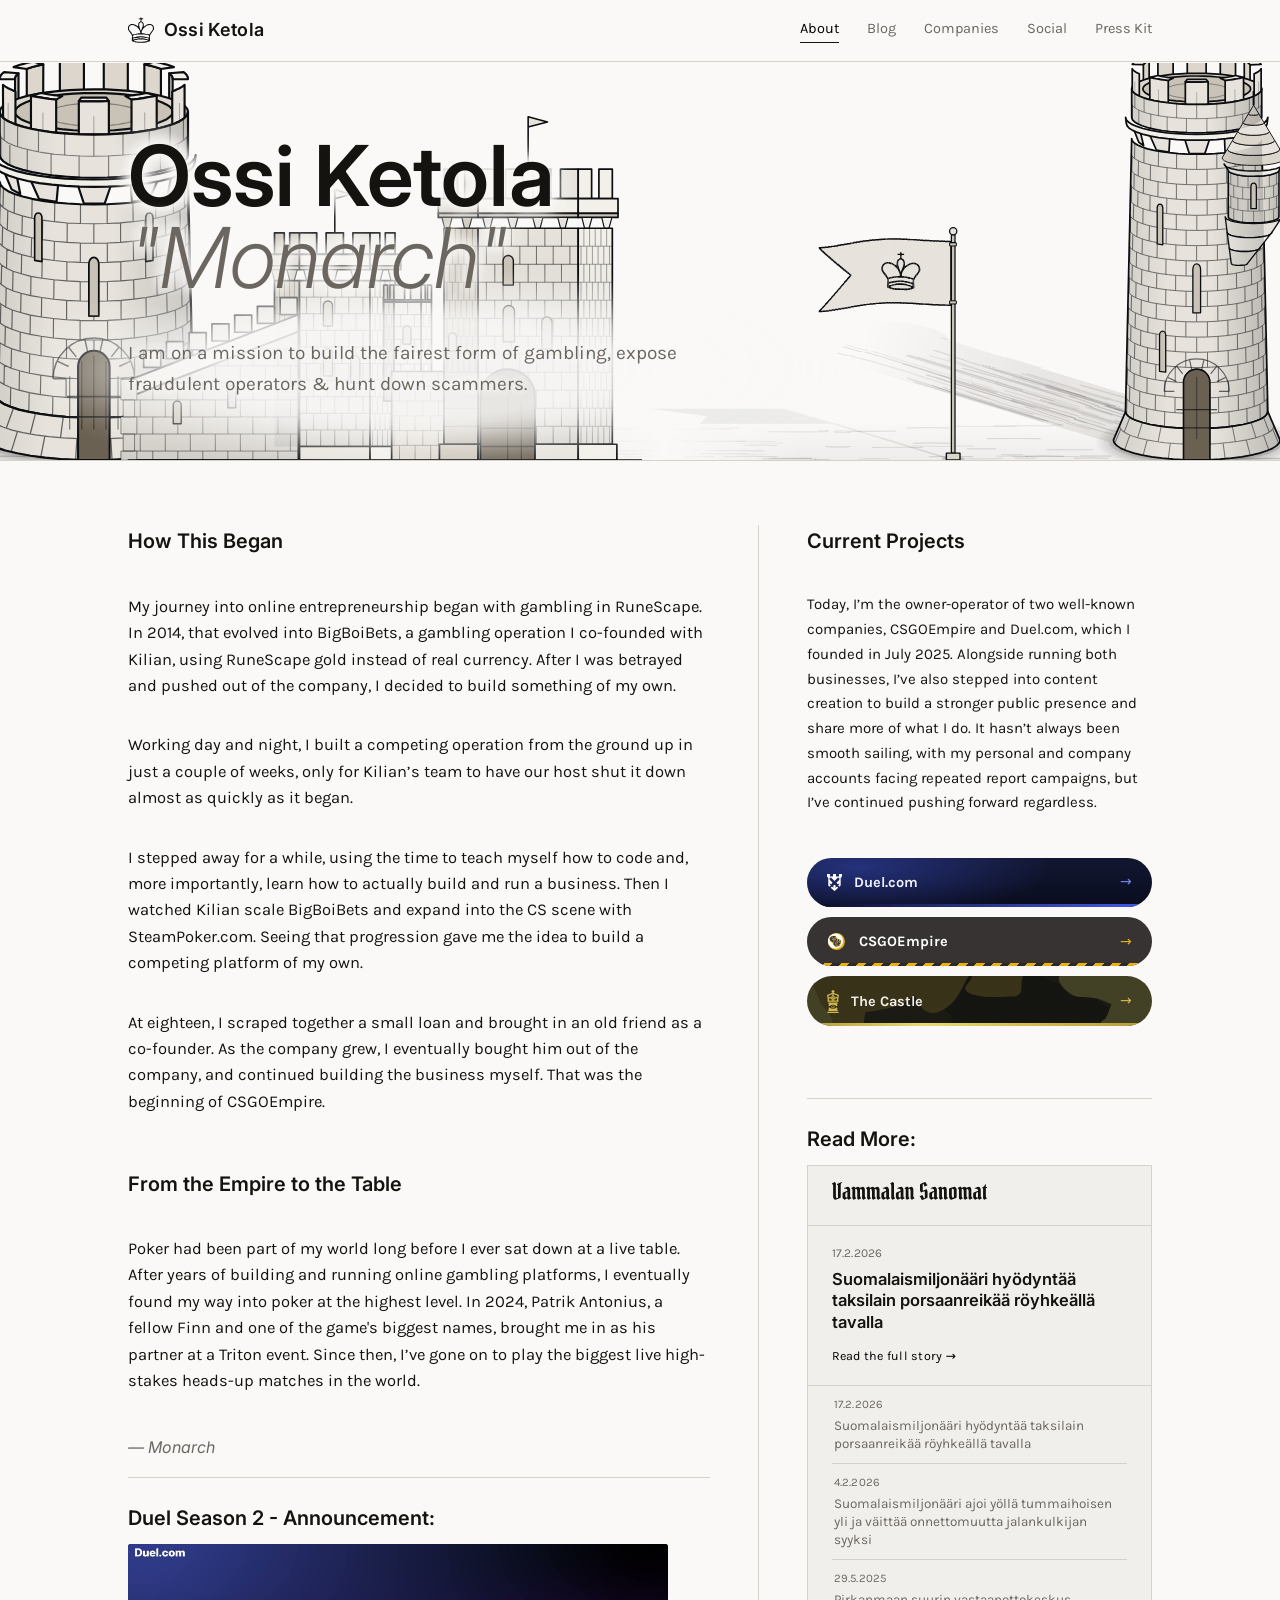
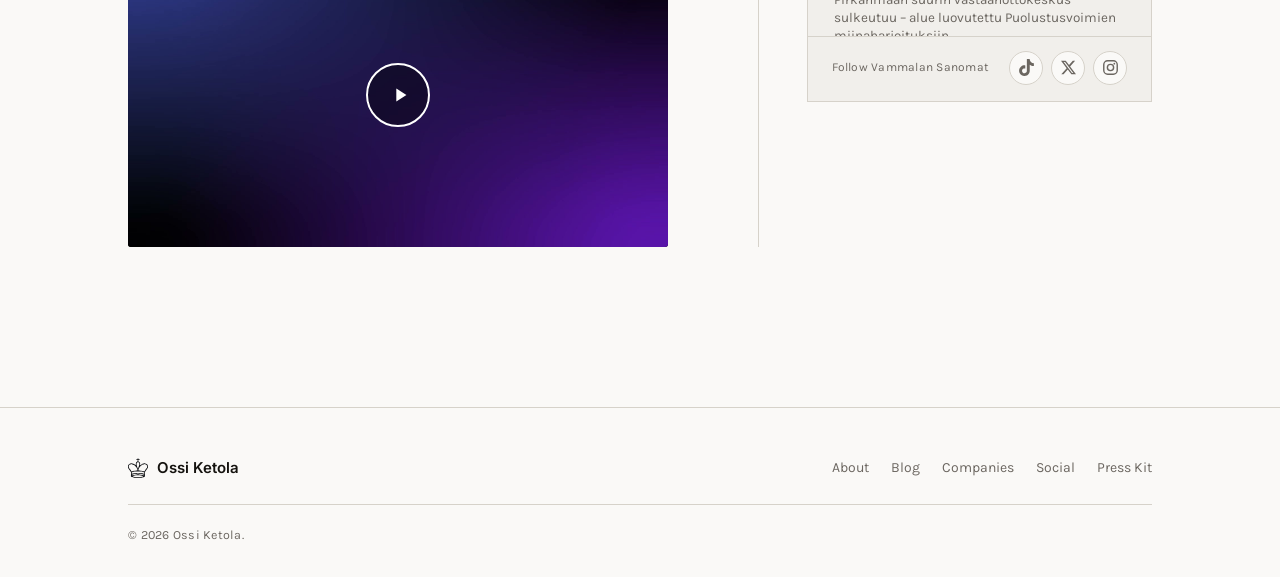
==== commit 93292470: "Update site copy, social icons, and small layout tweaks - Home: new How This Began, From the Empire " ====
--- a/index.html
+++ b/index.html
@@ -142,11 +142,14 @@
   <div class="dossier-grid">
   <div class="copy">
     <p class="section-kicker">How This Began</p>
-    <p>I got my start scamming kids in RuneScape, with a promise to double their items but then keeping them instead. By 2014 that turned into BigBoiBets, a gambling operation I co-founded with Kilian using RuneScape gold instead of real currency, until I got betrayed and scammed out of the company. Right after, I built a rival company from the ground up, working day and night and getting it done in a span of a couple weeks, but that chapter closed almost as fast as it opened after Kilian's team got our host to shut the site down. I took a quiet stretch after that, teaching myself to code and figuring out how to actually run a business. Then I noticed Kilian scaling BigBoiBets and moving into the CS:GO scene with steampoker.com, and that's what gave me the idea to build a rival platform. At eighteen, I scraped together a small loan and brought in one old friend to co-found the company with me, who I later bought out. That's how CSGOEmpire was created.</p>
+    <p>My journey into online entrepreneurship began with gambling in RuneScape. In 2014, that evolved into BigBoiBets, a gambling operation I co-founded with Kilian, using RuneScape gold instead of real currency. After I was betrayed and pushed out of the company, I decided to build something of my own.</p>
+    <p>Working day and night, I built a competing operation from the ground up in just a couple of weeks, only for Kilian’s team to have our host shut it down almost as quickly as it began.</p>
+    <p>I stepped away for a while, using the time to teach myself how to code and, more importantly, learn how to actually build and run a business. Then I watched Kilian scale BigBoiBets and expand into the CS scene with SteamPoker.com. Seeing that progression gave me the idea to build a competing platform of my own.</p>
+    <p>At eighteen, I scraped together a small loan and brought in an old friend as a co-founder. As the company grew, I eventually bought him out of the company, and continued building the business myself. That was the beginning of CSGOEmpire.</p>
     <p class="section-kicker">From the Empire to the Table</p>
-    <p>Poker came into my life almost by accident. Patrik Antonius, a fellow Finn and one of the game's biggest names, brought me in as his partner at a Triton event in 2024, even though I barely knew how to play — we ended up runner-up together for $2.97 million. I was hooked. Since then it's turned into a run of high-stakes heads-up matches against some of the best players in the world. And much more to come.</p>
+    <p>Poker had been part of my world long before I ever sat down at a live table. After years of building and running online gambling platforms, I eventually found my way into poker at the highest level. In 2024, Patrik Antonius, a fellow Finn and one of the game's biggest names, brought me in as his partner at a Triton event. Since then, I’ve gone on to play the biggest live high-stakes heads-up matches in the world.</p>
     <p class="byline">&mdash; Monarch</p>
-    <p class="section-kicker vs-section-kicker" style="margin-top:auto;">Announcement:</p>
+    <p class="section-kicker vs-section-kicker" style="margin-top:auto;">Duel Season 2 - Announcement:</p>
     <div class="hero-video-wrap" style="position:relative; max-width:540px; border-radius:3px; overflow:hidden;">
       <video id="s2video" src="assets/duel/season2-info.mp4" poster="assets/duel/season2-info-poster.jpg" preload="none" playsinline controlsList="nodownload noremoteplayback" disablePictureInPicture oncontextmenu="return false;" style="width:100%; aspect-ratio:16/9; display:block; background:#000;"></video>
       <button id="s2play" type="button" aria-label="Play video" style="position:absolute; inset:0; margin:auto; width:64px; height:64px; padding:0; border-radius:50%; background:rgba(0,0,0,.4); border:2px solid #fff; display:flex; align-items:center; justify-content:center; cursor:pointer;">
@@ -169,7 +172,7 @@
   <div class="divider"></div>
   <div class="facts">
     <p class="section-kicker">Current Projects</p>
-    <p class="side-copy">Currently, I'm the owner-operator of two well-known companies, Duel.com and CSGOEmpire. Duel was founded in July 2025, the newer of the two. Besides running the two companies, I started a side quest as a content creator to build a proper public image for myself. It hasn't been easy. Massive report campaigns against my personal accounts and some of my companies' social pages have caused them to shut down, just because of the controversy around me and my statements. I won't let that stop me though.</p>
+    <p class="side-copy">Today, I’m the owner-operator of two well-known companies, CSGOEmpire and Duel.com, which I founded in July 2025. Alongside running both businesses, I’ve also stepped into content creation to build a stronger public presence and share more of what I do. It hasn’t always been smooth sailing, with my personal and company accounts facing repeated report campaigns, but I’ve continued pushing forward regardless.</p>
     <div class="co-pills">
       <a class="co-pill co-pill-duel" href="companies/duel.html">
         <img class="co-pill-mark" src="companies/assets/duel/logo.svg" alt="">
@@ -188,7 +191,7 @@
       </a>
     </div>
 
-    <p class="section-kicker vs-section-kicker">Read more:</p>
+    <p class="section-kicker vs-section-kicker">Read More:</p>
     <div class="vs-widget vs-widget-compact">
       <div class="vs-mast">
         <a class="vs-mast-name" href="https://vammalansanomat.fi" target="_blank" rel="noopener noreferrer">
@@ -213,6 +216,21 @@
         <li><a class="vs-item" href="https://vammalansanomat.fi/yli-200-kmh-kaahannut-miljonaari-vapautui-syytteista-oikeuden-mukaan-nopeus-esti-rajoitusmerkkien-havaitsemisen" target="_blank" rel="noopener noreferrer"><span class="vs-item-date">5.3.2025</span><span class="vs-item-title">Yli 200 km/h kaahannut miljon&auml;&auml;ri vapautui syytteist&auml; &ndash; oikeuden mukaan nopeus esti rajoitusmerkkien havaitsemisen</span></a></li>
         <li><a class="vs-item" href="https://vammalansanomat.fi/suomalaismiljonaari-sijoitti-robottikuljetuksiin-wolt-testaa-automatisoituja-ruokatoimituksia-helsingissa" target="_blank" rel="noopener noreferrer"><span class="vs-item-date">2.3.2025</span><span class="vs-item-title">Suomalaismiljon&auml;&auml;ri sijoitti robottikuljetuksiin &ndash; Wolt testaa automatisoituja ruokatoimituksia Helsingiss&auml;</span></a></li>
       </ul>
+
+      <div class="vs-social">
+        <span class="vs-social-label">Follow Vammalan Sanomat</span>
+        <div class="vs-social-links">
+          <a class="vs-social-link" href="https://www.tiktok.com/@vammalansanomat" target="_blank" rel="noopener noreferrer" aria-label="Vammalan Sanomat on TikTok">
+            <svg viewBox="0 0 24 24" width="17" height="17" aria-hidden="true" focusable="false"><path fill="currentColor" d="M12.525.02c1.31-.02 2.61-.01 3.91-.02.08 1.53.63 3.09 1.75 4.17 1.12 1.11 2.7 1.62 4.24 1.79v4.03c-1.44-.05-2.89-.35-4.2-.97-.57-.26-1.1-.59-1.62-.93-.01 2.92.01 5.84-.02 8.75-.08 1.4-.54 2.79-1.35 3.94-1.31 1.92-3.58 3.17-5.91 3.21-1.43.08-2.86-.31-4.08-1.03-2.02-1.19-3.44-3.37-3.65-5.71-.02-.5-.03-1-.01-1.49.18-1.9 1.12-3.72 2.58-4.96 1.66-1.44 3.98-2.13 6.15-1.72.02 1.48-.04 2.96-.04 4.44-.99-.32-2.15-.23-3.02.37-.63.41-1.11 1.04-1.36 1.75-.21.51-.15 1.07-.14 1.61.24 1.64 1.82 3.02 3.5 2.87 1.12-.01 2.19-.66 2.77-1.61.19-.33.4-.67.41-1.06.1-1.79.06-3.57.07-5.36.01-4.03-.01-8.05.02-12.07z"/></svg>
+          </a>
+          <a class="vs-social-link" href="https://x.com/vammalansanomat" target="_blank" rel="noopener noreferrer" aria-label="Vammalan Sanomat on X">
+            <svg viewBox="0 0 24 24" width="15" height="15" aria-hidden="true" focusable="false"><path fill="currentColor" d="M18.901 1.153h3.68l-8.04 9.19L24 22.846h-7.406l-5.8-7.584-6.638 7.584H.474l8.6-9.83L0 1.154h7.594l5.243 6.932ZM17.61 20.644h2.039L6.486 3.24H4.298Z"/></svg>
+          </a>
+          <a class="vs-social-link" href="https://www.instagram.com/vammalansanomat" target="_blank" rel="noopener noreferrer" aria-label="Vammalan Sanomat on Instagram">
+            <svg viewBox="0 0 24 24" width="17" height="17" aria-hidden="true" focusable="false"><rect x="2.5" y="2.5" width="19" height="19" rx="5.5" fill="none" stroke="currentColor" stroke-width="2"/><circle cx="12" cy="12" r="4.4" fill="none" stroke="currentColor" stroke-width="2"/><circle cx="17.4" cy="6.6" r="1.25" fill="currentColor"/></svg>
+          </a>
+        </div>
+      </div>
     </div>
   </div>
   </div>
--- a/styles.css
+++ b/styles.css
@@ -325,6 +325,12 @@
 .dossier .copy .byline{ font-family:var(--display); font-style:italic; font-size:16px; color:var(--muted); margin-top:24px; }
 .dossier .facts{ padding-left:48px; display:flex; flex-direction:column; gap:0; }
 .dossier .facts .side-copy{ font-size:15px; line-height:1.65; color:var(--text); max-width:40ch; }
+/* Small title sitting on the video's top-left edge: a clear gap below the
+   section heading, then tight to the video so it labels the video. */
+.dossier .facts .video-title{
+  font-family:var(--display); font-weight:600; font-size:15px; color:var(--text);
+  margin:14px 0 8px; max-width:540px;
+}
 
 /* pill links to each company page — brand-accurate colors/marks, shape borrowed
    from a rounded chip/pill pattern rather than the site's usual square teaser rows */
@@ -419,6 +425,22 @@
 .vs-widget-compact .vs-item{ padding:9px 2px; gap:4px; flex-direction:column; }
 .vs-widget-compact .vs-item-date{ width:auto; font-size:11.5px; }
 .vs-widget-compact .vs-item-title{ font-size:13.5px; line-height:1.35; }
+/* Bottom row: the outlet's own social accounts, as one-colour icons in the
+   widget's muted ink (darkening on hover like the article links). */
+.vs-social{
+  display:flex; align-items:center; justify-content:space-between; gap:12px;
+  padding:14px 24px 16px; border-top:1px solid var(--border);
+}
+.vs-social-label{ font-family:var(--body); letter-spacing:0.02em; font-size:12px; color:var(--muted); }
+.vs-social-links{ display:flex; gap:8px; }
+.vs-social-link{
+  display:inline-flex; align-items:center; justify-content:center;
+  width:34px; height:34px; border:1px solid var(--border); border-radius:50%;
+  color:var(--muted); background:var(--bg);
+  transition:color .15s ease, border-color .15s ease;
+}
+.vs-social-link:hover, .vs-social-link:focus-visible{ color:var(--text); border-color:var(--text); }
+.vs-social-link svg{ display:block; }
 
 @media (max-width:640px){
   .vs-mast{ padding:18px 20px; }
@@ -525,6 +547,7 @@
 .lightbox-download:hover{ color:var(--gold-bright); }
 
 .contact-card{
+  position:relative;
   margin-top:56px; background:var(--surface); border:1px solid var(--border);
   padding:32px; text-align:center;
 }
@@ -533,6 +556,17 @@
 .contact-card .line{ font-family:var(--body); letter-spacing:0.02em; font-size:14.5px; }
 .contact-card .line a{ color:inherit; text-decoration:none; }
 .contact-card .line a:hover{ text-decoration:underline; }
+/* The note sits in the card's existing bottom padding instead of adding a line,
+   so the card keeps the exact size it had without it. */
+.contact-card .contact-note{
+  position:absolute; left:32px; right:32px; bottom:7px; margin:0;
+  color:var(--muted); font-size:12px; line-height:1.5; letter-spacing:0.02em;
+}
+/* Phones: use more of the card's width and slightly smaller text so the note
+   stays on one line inside the bottom padding instead of overlapping the phone. */
+@media (max-width:600px){
+  .contact-card .contact-note{ left:8px; right:8px; font-size:11px; letter-spacing:0; }
+}
 
 /* ---- article ---- */
 .article{ max-width:680px; margin:0 auto; padding:64px 28px 96px; }
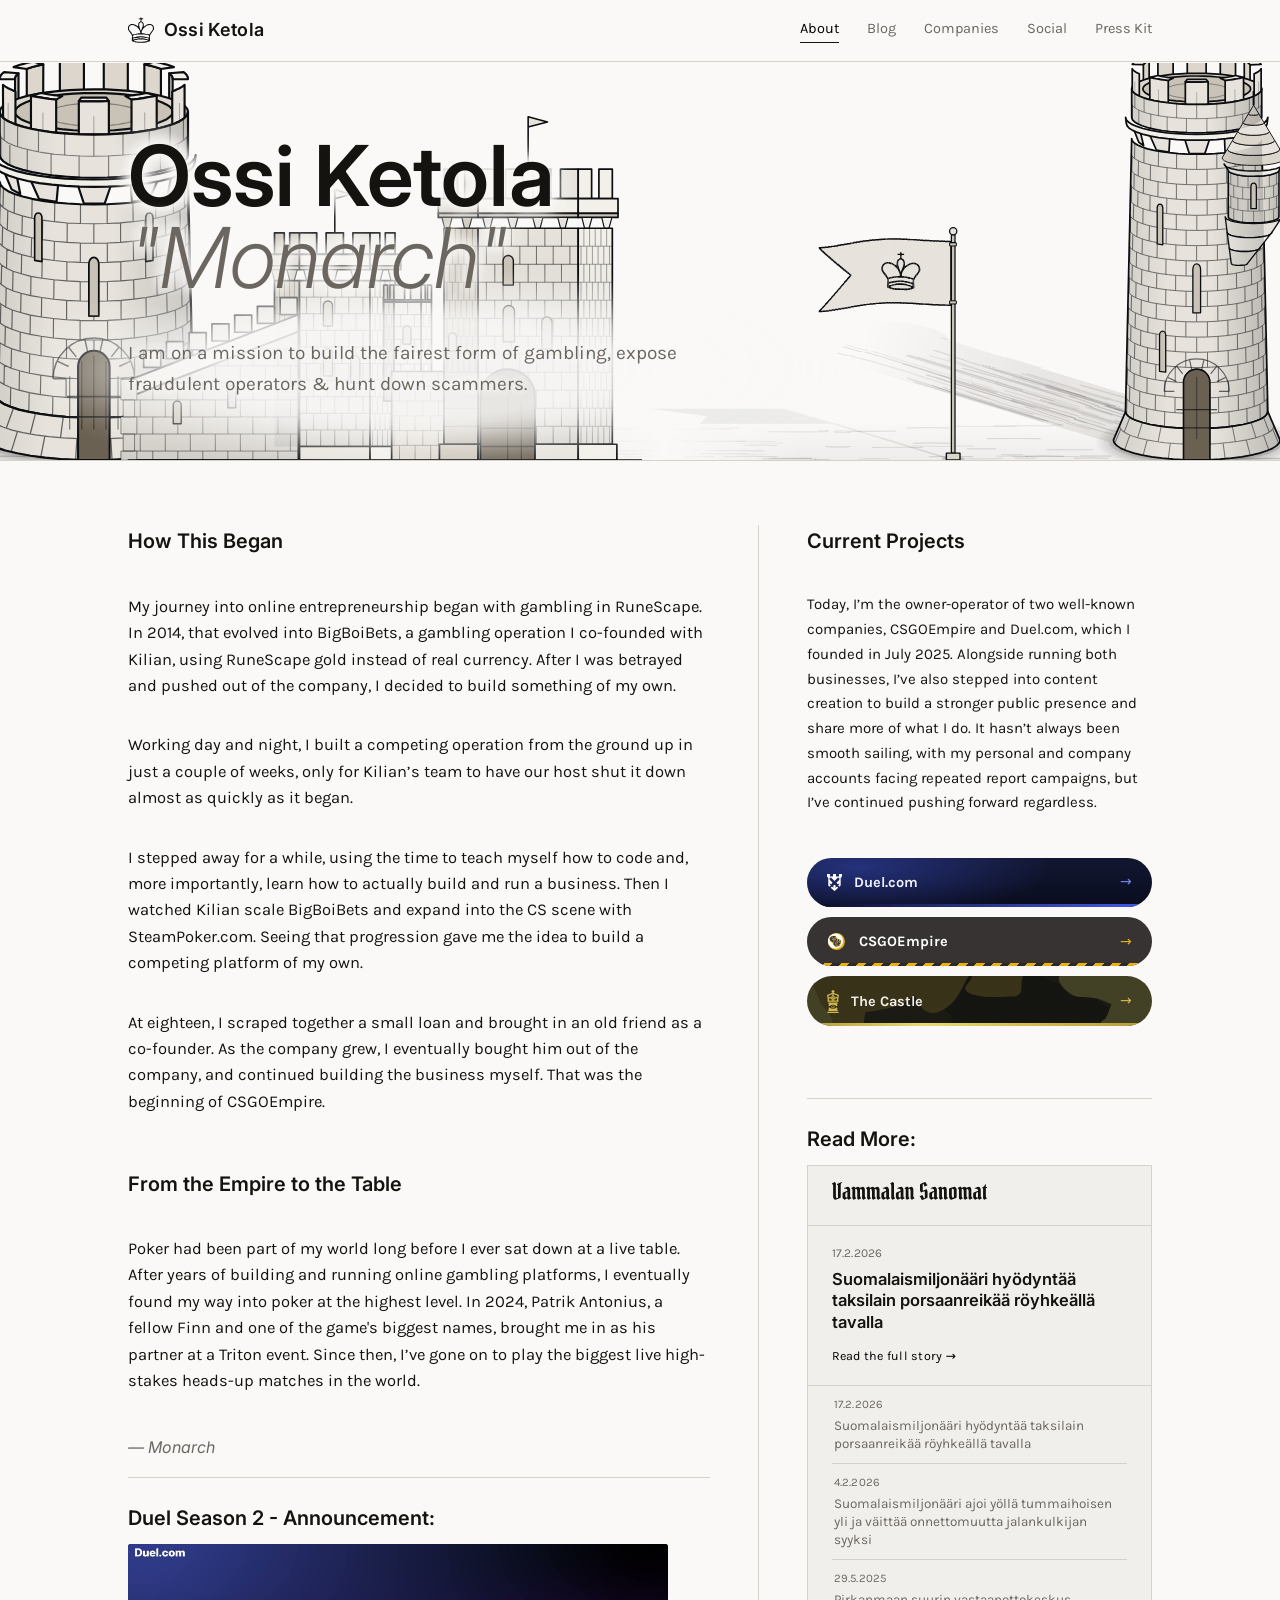
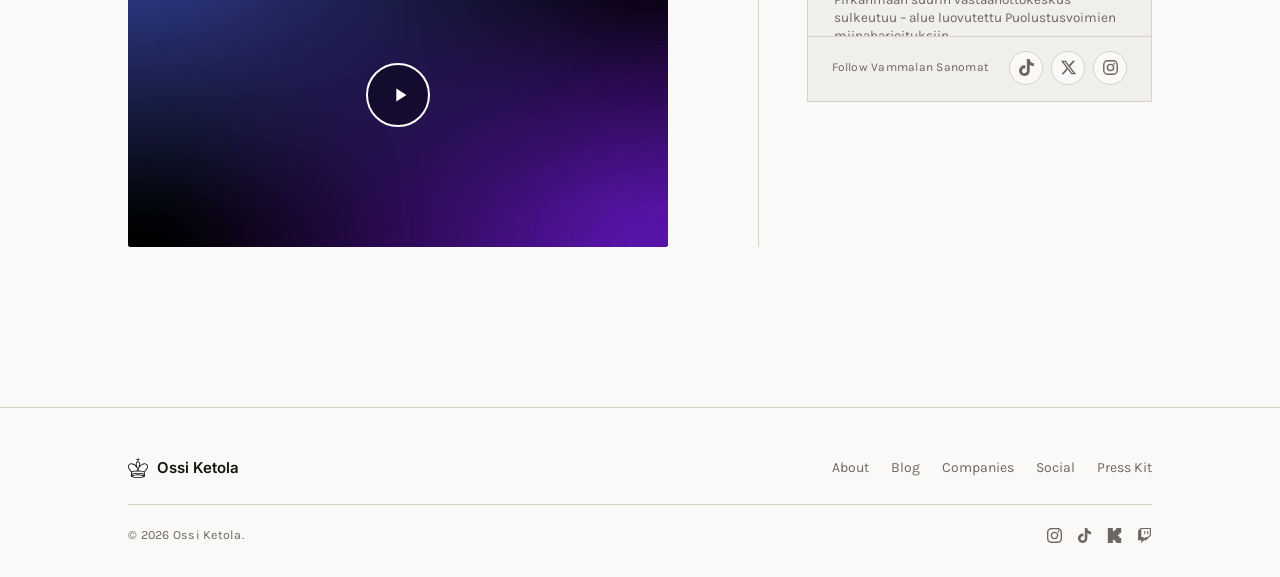
==== commit d6c807e7: "Sway the flag's ground shadow and add social links to the footer The flag's cast shadow on the About" ====
--- a/index.html
+++ b/index.html
@@ -21,6 +21,7 @@
 <!-- page slides: opt in to cross-page transitions (main pages only) -->
 <style>@view-transition{navigation:auto}</style>
 <script src="slides.js"></script>
+<script src="to-top.js" defer></script>
 </head>
 <body>
 
@@ -73,7 +74,7 @@
         <clipPath id="hf-shape"><path d="M2 18H118L90 46.0L118 74H2Z"/></clipPath>
         <clipPath id="hf-s0"><rect x="1.70" y="0" width="3.36" height="90"/></clipPath><clipPath id="hf-s1"><rect x="4.46" y="0" width="3.36" height="90"/></clipPath><clipPath id="hf-s2"><rect x="7.22" y="0" width="3.36" height="90"/></clipPath><clipPath id="hf-s3"><rect x="9.99" y="0" width="3.36" height="90"/></clipPath><clipPath id="hf-s4"><rect x="12.75" y="0" width="3.36" height="90"/></clipPath><clipPath id="hf-s5"><rect x="15.51" y="0" width="3.36" height="90"/></clipPath><clipPath id="hf-s6"><rect x="18.27" y="0" width="3.36" height="90"/></clipPath><clipPath id="hf-s7"><rect x="21.03" y="0" width="3.36" height="90"/></clipPath><clipPath id="hf-s8"><rect x="23.80" y="0" width="3.36" height="90"/></clipPath><clipPath id="hf-s9"><rect x="26.56" y="0" width="3.36" height="90"/></clipPath><clipPath id="hf-s10"><rect x="29.32" y="0" width="3.36" height="90"/></clipPath><clipPath id="hf-s11"><rect x="32.08" y="0" width="3.36" height="90"/></clipPath><clipPath id="hf-s12"><rect x="34.84" y="0" width="3.36" height="90"/></clipPath><clipPath id="hf-s13"><rect x="37.60" y="0" width="3.36" height="90"/></clipPath><clipPath id="hf-s14"><rect x="40.37" y="0" width="3.36" height="90"/></clipPath><clipPath id="hf-s15"><rect x="43.13" y="0" width="3.36" height="90"/></clipPath><clipPath id="hf-s16"><rect x="45.89" y="0" width="3.36" height="90"/></clipPath><clipPath id="hf-s17"><rect x="48.65" y="0" width="3.36" height="90"/></clipPath><clipPath id="hf-s18"><rect x="51.41" y="0" width="3.36" height="90"/></clipPath><clipPath id="hf-s19"><rect x="54.18" y="0" width="3.36" height="90"/></clipPath><clipPath id="hf-s20"><rect x="56.94" y="0" width="3.36" height="90"/></clipPath><clipPath id="hf-s21"><rect x="59.70" y="0" width="3.36" height="90"/></clipPath><clipPath id="hf-s22"><rect x="62.46" y="0" width="3.36" height="90"/></clipPath><clipPath id="hf-s23"><rect x="65.22" y="0" width="3.36" height="90"/></clipPath><clipPath id="hf-s24"><rect x="67.99" y="0" width="3.36" height="90"/></clipPath><clipPath id="hf-s25"><rect x="70.75" y="0" width="3.36" height="90"/></clipPath><clipPath id="hf-s26"><rect x="73.51" y="0" width="3.36" height="90"/></clipPath><clipPath id="hf-s27"><rect x="76.27" y="0" width="3.36" height="90"/></clipPath><clipPath id="hf-s28"><rect x="79.03" y="0" width="3.36" height="90"/></clipPath><clipPath id="hf-s29"><rect x="81.80" y="0" width="3.36" height="90"/></clipPath><clipPath id="hf-s30"><rect x="84.56" y="0" width="3.36" height="90"/></clipPath><clipPath id="hf-s31"><rect x="87.32" y="0" width="3.36" height="90"/></clipPath><clipPath id="hf-s32"><rect x="90.08" y="0" width="3.36" height="90"/></clipPath><clipPath id="hf-s33"><rect x="92.84" y="0" width="3.36" height="90"/></clipPath><clipPath id="hf-s34"><rect x="95.60" y="0" width="3.36" height="90"/></clipPath><clipPath id="hf-s35"><rect x="98.37" y="0" width="3.36" height="90"/></clipPath><clipPath id="hf-s36"><rect x="101.13" y="0" width="3.36" height="90"/></clipPath><clipPath id="hf-s37"><rect x="103.89" y="0" width="3.36" height="90"/></clipPath><clipPath id="hf-s38"><rect x="106.65" y="0" width="3.36" height="90"/></clipPath><clipPath id="hf-s39"><rect x="109.41" y="0" width="3.36" height="90"/></clipPath><clipPath id="hf-s40"><rect x="112.18" y="0" width="3.36" height="90"/></clipPath><clipPath id="hf-s41"><rect x="114.94" y="0" width="3.36" height="90"/></clipPath>
       </defs>
-      <polygon points="-149.8,165.1 -265.8,165.1 -216.3,171.6 -222.7,178.2 -106.7,178.2" fill="#2b2724" opacity="0.06"/>
+      <polygon class="flag-cast" points="-149.8,165.1 -265.8,165.1 -216.3,171.6 -222.7,178.2 -106.7,178.2" fill="#2b2724" opacity="0.06"/>
       <polygon points="-2,210 2.5,210 -154.6,162.3 -159.1,162.3" fill="url(#hf-rake)"/>
       <ellipse cx="0" cy="209" rx="10" ry="2.6" fill="#2b2724" opacity="0.18"/>
       <g stroke="#0b0d10" stroke-linejoin="round">
@@ -254,7 +255,15 @@
         <a href="press.html">Press Kit</a>
       </nav>
     </div>
-    <div class="site-footer-bottom">&copy; 2026 Ossi Ketola.</div>
+    <div class="site-footer-bottom">
+      <span>&copy; 2026 Ossi Ketola.</span>
+      <div class="footer-social">
+        <a class="footer-social-link" href="https://www.instagram.com/ossi/" target="_blank" rel="noopener noreferrer" aria-label="Ossi Ketola on Instagram"><svg viewBox="0 0 24 24" width="15" height="15" aria-hidden="true" focusable="false"><path fill="currentColor" d="M7.0301.084c-1.2768.0602-2.1487.264-2.911.5634-.7888.3075-1.4575.72-2.1228 1.3877-.6652.6677-1.075 1.3368-1.3802 2.127-.2954.7638-.4956 1.6365-.552 2.914-.0564 1.2775-.0689 1.6882-.0626 4.947.0062 3.2586.0206 3.6671.0825 4.9473.061 1.2765.264 2.1482.5635 2.9107.308.7889.72 1.4573 1.388 2.1228.6679.6655 1.3365 1.0743 2.1285 1.38.7632.295 1.6361.4961 2.9134.552 1.2773.056 1.6884.069 4.9462.0627 3.2578-.0062 3.668-.0207 4.9478-.0814 1.28-.0607 2.147-.2652 2.9098-.5633.7889-.3086 1.4578-.72 2.1228-1.3881.665-.6682 1.0745-1.3378 1.3795-2.1284.2957-.7632.4966-1.636.552-2.9124.056-1.2809.0692-1.6898.063-4.948-.0063-3.2583-.021-3.6668-.0817-4.9465-.0607-1.2797-.264-2.1487-.5633-2.9117-.3084-.7889-.72-1.4568-1.3876-2.1228C21.2982 1.33 20.628.9208 19.8378.6165 19.074.321 18.2017.1197 16.9244.0645 15.6471.0093 15.236-.005 11.977.0014 8.718.0076 8.31.0215 7.0301.0839m.1402 21.6932c-1.17-.0509-1.8053-.2453-2.2287-.408-.5606-.216-.96-.4771-1.3819-.895-.422-.4178-.6811-.8186-.9-1.378-.1644-.4234-.3624-1.058-.4171-2.228-.0595-1.2645-.072-1.6442-.079-4.848-.007-3.2037.0053-3.583.0607-4.848.05-1.169.2456-1.805.408-2.2282.216-.5613.4762-.96.895-1.3816.4188-.4217.8184-.6814 1.3783-.9003.423-.1651 1.0575-.3614 2.227-.4171 1.2655-.06 1.6447-.072 4.848-.079 3.2033-.007 3.5835.005 4.8495.0608 1.169.0508 1.8053.2445 2.228.408.5608.216.96.4754 1.3816.895.4217.4194.6816.8176.9005 1.3787.1653.4217.3617 1.056.4169 2.2263.0602 1.2655.0739 1.645.0796 4.848.0058 3.203-.0055 3.5834-.061 4.848-.051 1.17-.245 1.8055-.408 2.2294-.216.5604-.4763.96-.8954 1.3814-.419.4215-.8181.6811-1.3783.9-.4224.1649-1.0577.3617-2.2262.4174-1.2656.0595-1.6448.072-4.8493.079-3.2045.007-3.5825-.006-4.848-.0608M16.953 5.5864A1.44 1.44 0 1 0 18.39 4.144a1.44 1.44 0 0 0-1.437 1.4424M5.8385 12.012c.0067 3.4032 2.7706 6.1557 6.173 6.1493 3.4026-.0065 6.157-2.7701 6.1506-6.1733-.0065-3.4032-2.771-6.1565-6.174-6.1498-3.403.0067-6.156 2.771-6.1496 6.1738M8 12.0077a4 4 0 1 1 4.008 3.9921A3.9996 3.9996 0 0 1 8 12.0077"/></svg></a>
+        <a class="footer-social-link" href="https://www.tiktok.com/@monarch" target="_blank" rel="noopener noreferrer" aria-label="Ossi Ketola on TikTok"><svg viewBox="0 0 24 24" width="15" height="15" aria-hidden="true" focusable="false"><path fill="currentColor" d="M12.525.02c1.31-.02 2.61-.01 3.91-.02.08 1.53.63 3.09 1.75 4.17 1.12 1.11 2.7 1.62 4.24 1.79v4.03c-1.44-.05-2.89-.35-4.2-.97-.57-.26-1.1-.59-1.62-.93-.01 2.92.01 5.84-.02 8.75-.08 1.4-.54 2.79-1.35 3.94-1.31 1.92-3.58 3.17-5.91 3.21-1.43.08-2.86-.31-4.08-1.03-2.02-1.19-3.44-3.37-3.65-5.71-.02-.5-.03-1-.01-1.49.18-1.9 1.12-3.72 2.58-4.96 1.66-1.44 3.98-2.13 6.15-1.72.02 1.48-.04 2.96-.04 4.44-.99-.32-2.15-.23-3.02.37-.63.41-1.11 1.04-1.36 1.75-.21.51-.15 1.07-.14 1.61.24 1.64 1.82 3.02 3.5 2.87 1.12-.01 2.19-.66 2.77-1.61.19-.33.4-.67.41-1.06.1-1.79.06-3.57.07-5.36.01-4.03-.01-8.05.02-12.07z"/></svg></a>
+        <a class="footer-social-link" href="https://kick.com/monarch" target="_blank" rel="noopener noreferrer" aria-label="Ossi Ketola on Kick"><svg viewBox="0 0 24 24" width="15" height="15" aria-hidden="true" focusable="false"><path fill="currentColor" d="M1.333 0h8v5.333H12V2.667h2.667V0h8v8H20v2.667h-2.667v2.666H20V16h2.667v8h-8v-2.667H12v-2.666H9.333V24h-8Z"/></svg></a>
+        <a class="footer-social-link" href="https://www.twitch.tv/monarch" target="_blank" rel="noopener noreferrer" aria-label="Ossi Ketola on Twitch"><svg viewBox="0 0 24 24" width="15" height="15" aria-hidden="true" focusable="false"><path fill="currentColor" d="M11.571 4.714h1.715v5.143H11.57zm4.715 0H18v5.143h-1.714zM6 0L1.714 4.286v15.428h5.143V24l4.286-4.286h3.428L22.286 12V0zm14.571 11.143l-3.428 3.428h-3.429l-3 3v-3H6.857V1.714h13.714Z"/></svg></a>
+      </div>
+    </div>
   </div>
 </footer>
 
--- a/styles.css
+++ b/styles.css
@@ -96,7 +96,16 @@
 .site-footer-bottom{
   margin-top:24px; padding-top:20px; border-top:1px solid var(--border);
   font-family:var(--body); letter-spacing:0.02em; font-size:12.5px; color:var(--muted);
-}
+  display:flex; align-items:center; justify-content:space-between; gap:14px; flex-wrap:wrap;
+}
+/* Ossi's own channels, opposite the copyright line. One-colour marks drawn in
+   currentColor so they inherit the link colour instead of carrying four brand
+   palettes into a monochrome site, and with no chrome around them - the
+   copyright row should stay a thin line, not grow into a second nav. */
+.footer-social{ display:flex; align-items:center; gap:15px; }
+.footer-social-link{ display:inline-flex; color:var(--muted); transition:color .15s ease; }
+.footer-social-link:hover, .footer-social-link:focus-visible{ color:var(--gold-bright); }
+.footer-social-link svg{ display:block; }
 
 /* ---- hero ---- */
 .hero{ position:relative; overflow:hidden; padding:72px 0 0; border-bottom:1px solid var(--border); }
@@ -266,11 +275,27 @@
   0%,100%{ opacity:0; }
   50%{ opacity:calc(var(--k) * 0.12); }
 }
+/* The cloth's shadow on the ground (About page). It is one flat shape rather
+   than 42 strips, so it cannot ripple; instead it stretches and leans on the
+   same 2.6s loop, a quarter cycle behind the cloth like .flag-shade, which
+   reads as a shadow of cloth filling and slackening. fill-box puts the origin
+   at the pole end of the shape, so the far tip travels furthest and the end
+   touching the pole stays put. */
+.crown-flag .flag-cast{
+  transform-box:fill-box; transform-origin:right bottom;
+  animation:flag-cast 2.6s ease-in-out infinite;
+  animation-delay:-3.25s;
+}
+@keyframes flag-cast{
+  0%,100%{ transform:scaleX(0.972) skewY(0.55deg); opacity:0.048; }
+  50%{ transform:scaleX(1.028) skewY(-0.55deg); opacity:0.076; }
+}
 /* Reduced motion: no animation at all (the global rule below only shortens
    durations, which would make an infinite loop flicker); each strip keeps
    its inline mid-wave offset, so the flag still reads as cloth. */
 @media (prefers-reduced-motion:reduce){
-  .crown-flag .flag-strip, .crown-flag .flag-shade{ animation:none !important; }
+  .crown-flag .flag-strip, .crown-flag .flag-shade,
+  .crown-flag .flag-cast{ animation:none !important; }
 }
 .hero .kicker{
   font-family:var(--body); letter-spacing:0.02em; font-size:13px; color:var(--gold-bright);
@@ -681,6 +706,33 @@
 @media (prefers-reduced-motion:reduce){
   html{ scroll-behavior:auto; }
   *{ animation-duration:0.001ms !important; transition-duration:0.001ms !important; }
+}
+
+/* ---- back-to-top button (created by to-top.js): phones only, fades in after
+   scrolling about a screen down. Light on the white pages; each company page
+   restyles it in its own palette below. ---- */
+.to-top{ display:none; }
+@media (max-width:760px){
+  .to-top{
+    display:flex; align-items:center; justify-content:center;
+    position:fixed; z-index:15;
+    right:16px; bottom:calc(16px + env(safe-area-inset-bottom, 0px));
+    width:44px; height:44px; padding:0; border-radius:50%;
+    background:var(--bg); color:var(--text); border:1px solid var(--border);
+    box-shadow:0 4px 14px rgba(20,18,15,.16);
+    cursor:pointer; -webkit-tap-highlight-color:transparent;
+    opacity:0; visibility:hidden; transform:translateY(10px);
+    transition:opacity .2s ease, transform .2s ease, visibility .2s, border-color .15s ease;
+  }
+  .to-top.is-visible{ opacity:1; visibility:visible; transform:none; }
+  .to-top:active{ transform:scale(.94); }
+  .to-top svg{ display:block; }
+  .duel-scope .to-top{ background:#1a2147; color:#eef1fb; border-color:#2c3768; box-shadow:0 4px 14px rgba(0,0,0,.4); }
+  .duel-scope .to-top:focus-visible{ border-color:#7086f7; }
+  .cs-scope .to-top{ background:#242220; color:#ffffff; border-color:#4a4643; box-shadow:0 4px 14px rgba(0,0,0,.4); }
+  .cs-scope .to-top:focus-visible{ border-color:#01bf4d; }
+  .castle-scope .to-top{ background:#1b1c14; color:#d3b84d; border-color:#2c2d22; box-shadow:0 4px 14px rgba(0,0,0,.45); }
+  .castle-scope .to-top:focus-visible{ border-color:#d3b84d; }
 }
 
 /* ---- page slides between the five main pages (opt-in tags in each page's
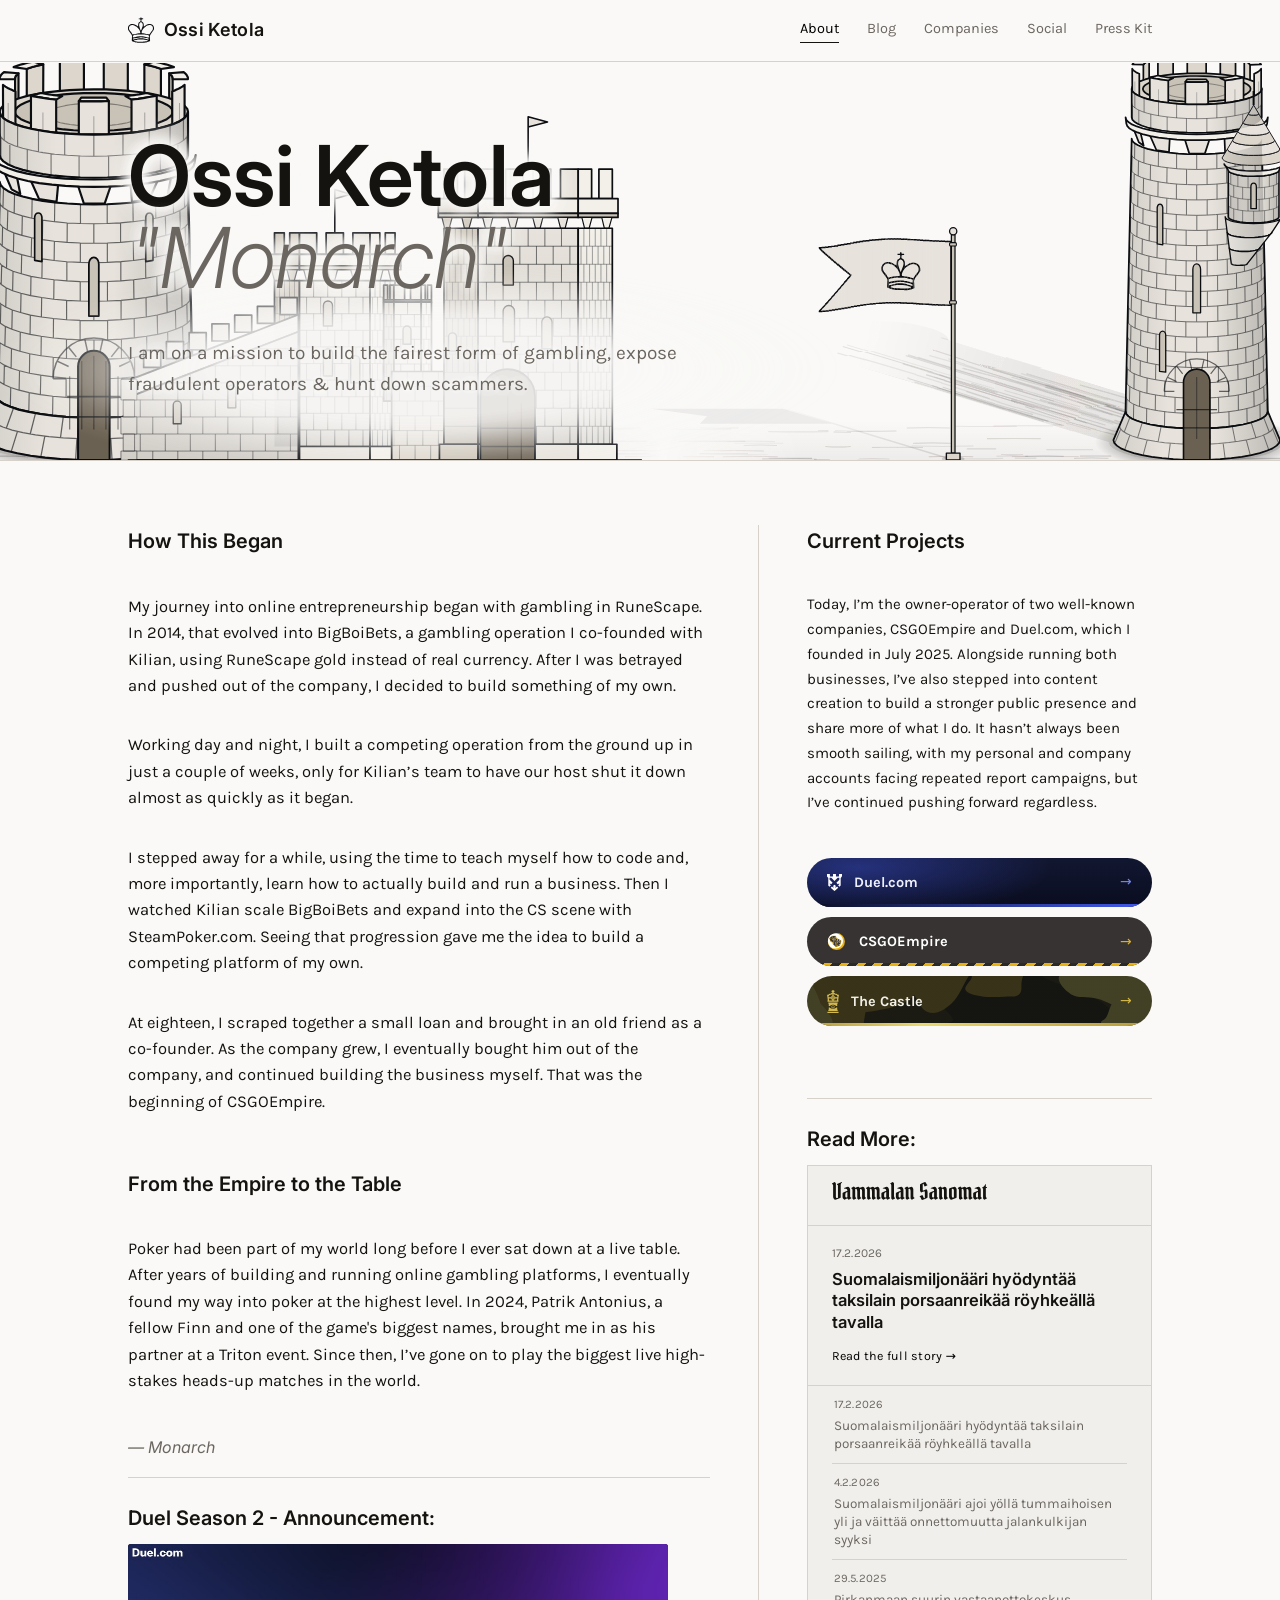
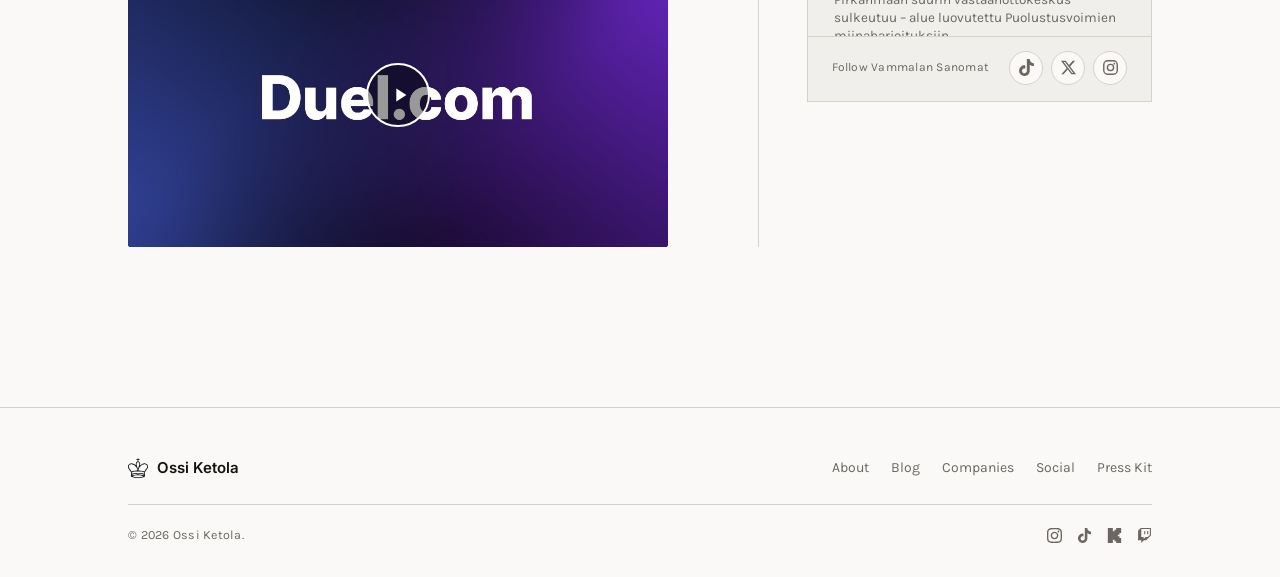
==== commit 72b428ce: "Swap the Duel announcement to the SEASON2.2 cut Re-encodes the 1080p source down to 720p the same wa" ====
--- a/index.html
+++ b/index.html
@@ -6,13 +6,14 @@
 <title>Ossi Ketola</title>
 <meta name="description" content="Ossi Ketola — founder of CSGOEmpire and Duel.com, high-stakes poker player. Blog, social directory, and press kit.">
 <meta property="og:type" content="website">
+<meta property="og:url" content="https://olsujofa.github.io/ossi-ketola-website/">
 <meta property="og:title" content="Ossi Ketola">
 <meta property="og:description" content="Ossi Ketola — founder of CSGOEmpire and Duel.com, high-stakes poker player. Blog, social directory, and press kit.">
-<meta property="og:image" content="assets/press/headshot-suit.png">
+<meta property="og:image" content="https://olsujofa.github.io/ossi-ketola-website/assets/og-card.png">
 <meta name="twitter:card" content="summary_large_image">
 <meta name="twitter:title" content="Ossi Ketola">
 <meta name="twitter:description" content="Ossi Ketola — founder of CSGOEmpire and Duel.com, high-stakes poker player. Blog, social directory, and press kit.">
-<meta name="twitter:image" content="assets/press/headshot-suit.png">
+<meta name="twitter:image" content="https://olsujofa.github.io/ossi-ketola-website/assets/og-card.png">
 <link rel="icon" type="image/svg+xml" href="favicon.svg">
 <link rel="preconnect" href="https://fonts.googleapis.com">
 <link rel="preconnect" href="https://fonts.gstatic.com" crossorigin>
@@ -152,7 +153,7 @@
     <p class="byline">&mdash; Monarch</p>
     <p class="section-kicker vs-section-kicker" style="margin-top:auto;">Duel Season 2 - Announcement:</p>
     <div class="hero-video-wrap" style="position:relative; max-width:540px; border-radius:3px; overflow:hidden;">
-      <video id="s2video" src="assets/duel/season2-info.mp4" poster="assets/duel/season2-info-poster.jpg" preload="none" playsinline controlsList="nodownload noremoteplayback" disablePictureInPicture oncontextmenu="return false;" style="width:100%; aspect-ratio:16/9; display:block; background:#000;"></video>
+      <video id="s2video" src="assets/duel/season2-2-info.mp4" poster="assets/duel/season2-2-info-poster.jpg" preload="none" playsinline controlsList="nodownload noremoteplayback" disablePictureInPicture oncontextmenu="return false;" style="width:100%; aspect-ratio:16/9; display:block; background:#000;"></video>
       <button id="s2play" type="button" aria-label="Play video" style="position:absolute; inset:0; margin:auto; width:64px; height:64px; padding:0; border-radius:50%; background:rgba(0,0,0,.4); border:2px solid #fff; display:flex; align-items:center; justify-content:center; cursor:pointer;">
         <svg width="22" height="22" viewBox="0 0 24 24" fill="#fff" style="margin-left:3px;"><path d="M8 5v14l11-7z"/></svg>
       </button>
@@ -161,6 +162,12 @@
       (function(){
         var video = document.getElementById('s2video');
         var btn = document.getElementById('s2play');
+        // Open at 75% rather than full: this plays inline on a page nobody
+        // arrived at for a video. Set on the element rather than per play, so
+        // it holds however playback starts and still gives way the moment a
+        // viewer touches the volume control. iOS ignores scripted volume - it
+        // keeps audio on the hardware buttons - so there this is simply a no-op.
+        video.volume = 0.75;
         btn.addEventListener('click', function(){
           video.setAttribute('controls', '');
           video.play();
--- a/styles.css
+++ b/styles.css
@@ -357,6 +357,57 @@
   margin:14px 0 8px; max-width:540px;
 }
 
+/* Announcements are append-only and this page should stay short, so the feed
+   scrolls inside itself instead of growing the page. flex:1 + min-height:0
+   lets the box shrink below its content, which hands the grid row's height to
+   the socials column opposite: the two columns always end level, however many
+   announcements land here. Below 760px the grid stacks and there is no column
+   to borrow a height from, so the cap is set explicitly down there. */
+.dossier .facts .announce-feed{
+  position:relative; display:flex; flex:1 1 0; min-height:320px;
+}
+.dossier .facts .announce-scroll{
+  flex:1 1 auto; min-height:0; overflow-y:auto; overscroll-behavior:contain;
+  padding-right:14px;
+  scrollbar-width:thin; scrollbar-color:var(--border) transparent;
+}
+/* The clipped edge fades into the page so a cut-off announcement reads as
+   "more below" rather than a broken crop.
+   Two things keep it gentle. The stops ramp on a curve rather than straight
+   from clear to solid - a plain two-stop gradient is already half-opaque at
+   its midpoint, which reads as a grey band laid over the content. And the
+   whole layer's opacity is driven by --fade, which the script sets from how
+   much content is still below, so it thins out as you scroll instead of
+   snapping off at the end. No transition on it: the value already arrives
+   continuously, and easing it would just lag the scroll.
+   The gradient's start colour must stay in step with --bg - naming it as a
+   transparent rgba of the same value avoids fading through grey. */
+.dossier .facts .announce-feed::after{
+  content:""; position:absolute; left:0; right:0; bottom:0; height:56px;
+  background:linear-gradient(to bottom,
+    rgba(250,249,247,0) 0%,
+    rgba(250,249,247,0.08) 26%,
+    rgba(250,249,247,0.28) 48%,
+    rgba(250,249,247,0.58) 68%,
+    rgba(250,249,247,0.85) 85%,
+    var(--bg) 100%);
+  opacity:var(--fade, 1);
+  pointer-events:none;
+}
+
+/* A still announcement (a screenshot of a post) shares the announcement
+   video's 540px column, so the two line up down the same left edge. The
+   whole image is the link out to the original post. */
+.dossier .facts .announce-image{
+  display:block; max-width:540px; border-radius:3px; overflow:hidden;
+  transition:opacity .15s ease;
+}
+.dossier .facts .announce-image:hover, .dossier .facts .announce-image:focus-visible{ opacity:0.92; }
+.dossier .facts .announce-image img{ width:100%; height:auto; display:block; }
+/* Announcements run newest first, so every one after the first needs air
+   above it to read as a separate item rather than a caption on the one before. */
+.dossier .facts .video-title ~ .video-title{ margin-top:34px; }
+
 /* pill links to each company page — brand-accurate colors/marks, shape borrowed
    from a rounded chip/pill pattern rather than the site's usual square teaser rows */
 .co-pills{ display:flex; flex-direction:column; gap:10px; margin-top:28px; max-width:40ch; }
@@ -500,7 +551,10 @@
 
 /* ---- social row list (2x2 grid of square tiles —
    own monochrome palette, not the reference's dark color scheme) ---- */
-.social-list{ display:grid; grid-template-columns:repeat(2,1fr); gap:20px; }
+/* Sits a little below its heading, so the cards read as a block of their own
+   rather than hanging off the word above them. 14px is the offset that lands
+   the first card level with the first announcement in the right column. */
+.social-list{ display:grid; grid-template-columns:repeat(2,1fr); gap:20px; margin-top:14px; }
 .social-row{
   display:flex; flex-direction:column; align-items:center; justify-content:center; gap:16px;
   aspect-ratio:1/1;
@@ -695,6 +749,7 @@
 
 @media (max-width:760px){
   .dossier-grid{ grid-template-columns:1fr; }
+  .dossier .facts .announce-feed{ flex:0 0 auto; height:66vh; max-height:560px; }
   .dossier .divider{ display:none; }
   .dossier .facts{ padding-left:0; margin-top:32px; border-top:1px solid var(--border); padding-top:32px; }
   .dossier .copy{ padding-right:0; }
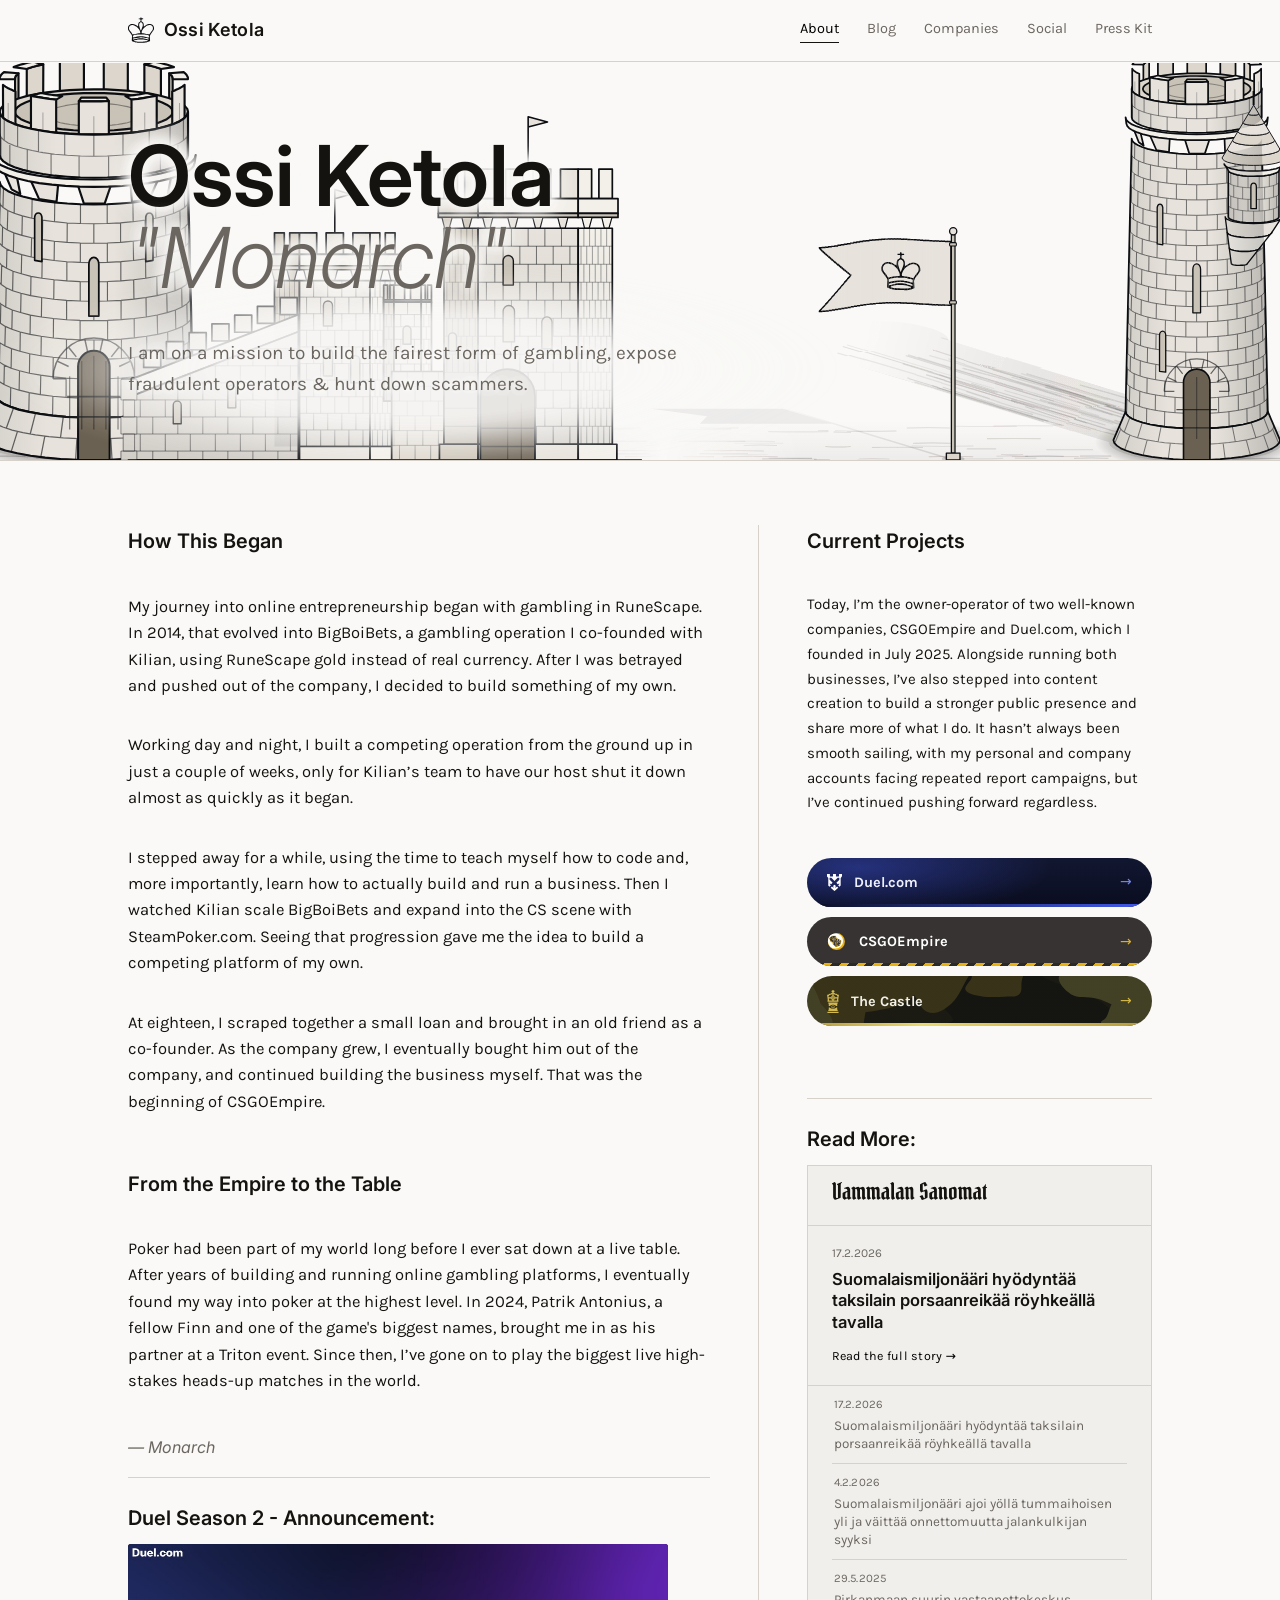
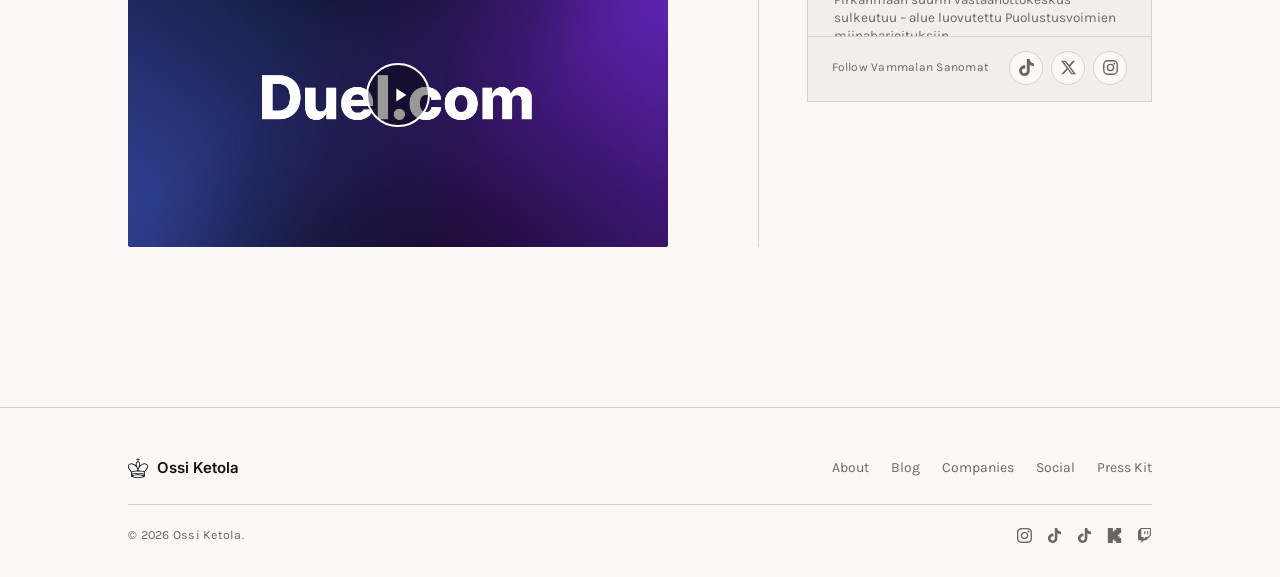
==== commit 49ab16a2: "Add Ossi's new TikTok account (@ossi.v2) Listed above the existing @monarch TikTok in the social dir" ====
--- a/index.html
+++ b/index.html
@@ -266,7 +266,8 @@
       <span>&copy; 2026 Ossi Ketola.</span>
       <div class="footer-social">
         <a class="footer-social-link" href="https://www.instagram.com/ossi/" target="_blank" rel="noopener noreferrer" aria-label="Ossi Ketola on Instagram"><svg viewBox="0 0 24 24" width="15" height="15" aria-hidden="true" focusable="false"><path fill="currentColor" d="M7.0301.084c-1.2768.0602-2.1487.264-2.911.5634-.7888.3075-1.4575.72-2.1228 1.3877-.6652.6677-1.075 1.3368-1.3802 2.127-.2954.7638-.4956 1.6365-.552 2.914-.0564 1.2775-.0689 1.6882-.0626 4.947.0062 3.2586.0206 3.6671.0825 4.9473.061 1.2765.264 2.1482.5635 2.9107.308.7889.72 1.4573 1.388 2.1228.6679.6655 1.3365 1.0743 2.1285 1.38.7632.295 1.6361.4961 2.9134.552 1.2773.056 1.6884.069 4.9462.0627 3.2578-.0062 3.668-.0207 4.9478-.0814 1.28-.0607 2.147-.2652 2.9098-.5633.7889-.3086 1.4578-.72 2.1228-1.3881.665-.6682 1.0745-1.3378 1.3795-2.1284.2957-.7632.4966-1.636.552-2.9124.056-1.2809.0692-1.6898.063-4.948-.0063-3.2583-.021-3.6668-.0817-4.9465-.0607-1.2797-.264-2.1487-.5633-2.9117-.3084-.7889-.72-1.4568-1.3876-2.1228C21.2982 1.33 20.628.9208 19.8378.6165 19.074.321 18.2017.1197 16.9244.0645 15.6471.0093 15.236-.005 11.977.0014 8.718.0076 8.31.0215 7.0301.0839m.1402 21.6932c-1.17-.0509-1.8053-.2453-2.2287-.408-.5606-.216-.96-.4771-1.3819-.895-.422-.4178-.6811-.8186-.9-1.378-.1644-.4234-.3624-1.058-.4171-2.228-.0595-1.2645-.072-1.6442-.079-4.848-.007-3.2037.0053-3.583.0607-4.848.05-1.169.2456-1.805.408-2.2282.216-.5613.4762-.96.895-1.3816.4188-.4217.8184-.6814 1.3783-.9003.423-.1651 1.0575-.3614 2.227-.4171 1.2655-.06 1.6447-.072 4.848-.079 3.2033-.007 3.5835.005 4.8495.0608 1.169.0508 1.8053.2445 2.228.408.5608.216.96.4754 1.3816.895.4217.4194.6816.8176.9005 1.3787.1653.4217.3617 1.056.4169 2.2263.0602 1.2655.0739 1.645.0796 4.848.0058 3.203-.0055 3.5834-.061 4.848-.051 1.17-.245 1.8055-.408 2.2294-.216.5604-.4763.96-.8954 1.3814-.419.4215-.8181.6811-1.3783.9-.4224.1649-1.0577.3617-2.2262.4174-1.2656.0595-1.6448.072-4.8493.079-3.2045.007-3.5825-.006-4.848-.0608M16.953 5.5864A1.44 1.44 0 1 0 18.39 4.144a1.44 1.44 0 0 0-1.437 1.4424M5.8385 12.012c.0067 3.4032 2.7706 6.1557 6.173 6.1493 3.4026-.0065 6.157-2.7701 6.1506-6.1733-.0065-3.4032-2.771-6.1565-6.174-6.1498-3.403.0067-6.156 2.771-6.1496 6.1738M8 12.0077a4 4 0 1 1 4.008 3.9921A3.9996 3.9996 0 0 1 8 12.0077"/></svg></a>
-        <a class="footer-social-link" href="https://www.tiktok.com/@monarch" target="_blank" rel="noopener noreferrer" aria-label="Ossi Ketola on TikTok"><svg viewBox="0 0 24 24" width="15" height="15" aria-hidden="true" focusable="false"><path fill="currentColor" d="M12.525.02c1.31-.02 2.61-.01 3.91-.02.08 1.53.63 3.09 1.75 4.17 1.12 1.11 2.7 1.62 4.24 1.79v4.03c-1.44-.05-2.89-.35-4.2-.97-.57-.26-1.1-.59-1.62-.93-.01 2.92.01 5.84-.02 8.75-.08 1.4-.54 2.79-1.35 3.94-1.31 1.92-3.58 3.17-5.91 3.21-1.43.08-2.86-.31-4.08-1.03-2.02-1.19-3.44-3.37-3.65-5.71-.02-.5-.03-1-.01-1.49.18-1.9 1.12-3.72 2.58-4.96 1.66-1.44 3.98-2.13 6.15-1.72.02 1.48-.04 2.96-.04 4.44-.99-.32-2.15-.23-3.02.37-.63.41-1.11 1.04-1.36 1.75-.21.51-.15 1.07-.14 1.61.24 1.64 1.82 3.02 3.5 2.87 1.12-.01 2.19-.66 2.77-1.61.19-.33.4-.67.41-1.06.1-1.79.06-3.57.07-5.36.01-4.03-.01-8.05.02-12.07z"/></svg></a>
+        <a class="footer-social-link" href="https://www.tiktok.com/@ossi.v2" target="_blank" rel="noopener noreferrer" aria-label="Ossi Ketola on TikTok (@ossi.v2)"><svg viewBox="0 0 24 24" width="15" height="15" aria-hidden="true" focusable="false"><path fill="currentColor" d="M12.525.02c1.31-.02 2.61-.01 3.91-.02.08 1.53.63 3.09 1.75 4.17 1.12 1.11 2.7 1.62 4.24 1.79v4.03c-1.44-.05-2.89-.35-4.2-.97-.57-.26-1.1-.59-1.62-.93-.01 2.92.01 5.84-.02 8.75-.08 1.4-.54 2.79-1.35 3.94-1.31 1.92-3.58 3.17-5.91 3.21-1.43.08-2.86-.31-4.08-1.03-2.02-1.19-3.44-3.37-3.65-5.71-.02-.5-.03-1-.01-1.49.18-1.9 1.12-3.72 2.58-4.96 1.66-1.44 3.98-2.13 6.15-1.72.02 1.48-.04 2.96-.04 4.44-.99-.32-2.15-.23-3.02.37-.63.41-1.11 1.04-1.36 1.75-.21.51-.15 1.07-.14 1.61.24 1.64 1.82 3.02 3.5 2.87 1.12-.01 2.19-.66 2.77-1.61.19-.33.4-.67.41-1.06.1-1.79.06-3.57.07-5.36.01-4.03-.01-8.05.02-12.07z"/></svg></a>
+        <a class="footer-social-link" href="https://www.tiktok.com/@monarch" target="_blank" rel="noopener noreferrer" aria-label="Ossi Ketola on TikTok (@monarch)"><svg viewBox="0 0 24 24" width="15" height="15" aria-hidden="true" focusable="false"><path fill="currentColor" d="M12.525.02c1.31-.02 2.61-.01 3.91-.02.08 1.53.63 3.09 1.75 4.17 1.12 1.11 2.7 1.62 4.24 1.79v4.03c-1.44-.05-2.89-.35-4.2-.97-.57-.26-1.1-.59-1.62-.93-.01 2.92.01 5.84-.02 8.75-.08 1.4-.54 2.79-1.35 3.94-1.31 1.92-3.58 3.17-5.91 3.21-1.43.08-2.86-.31-4.08-1.03-2.02-1.19-3.44-3.37-3.65-5.71-.02-.5-.03-1-.01-1.49.18-1.9 1.12-3.72 2.58-4.96 1.66-1.44 3.98-2.13 6.15-1.72.02 1.48-.04 2.96-.04 4.44-.99-.32-2.15-.23-3.02.37-.63.41-1.11 1.04-1.36 1.75-.21.51-.15 1.07-.14 1.61.24 1.64 1.82 3.02 3.5 2.87 1.12-.01 2.19-.66 2.77-1.61.19-.33.4-.67.41-1.06.1-1.79.06-3.57.07-5.36.01-4.03-.01-8.05.02-12.07z"/></svg></a>
         <a class="footer-social-link" href="https://kick.com/monarch" target="_blank" rel="noopener noreferrer" aria-label="Ossi Ketola on Kick"><svg viewBox="0 0 24 24" width="15" height="15" aria-hidden="true" focusable="false"><path fill="currentColor" d="M1.333 0h8v5.333H12V2.667h2.667V0h8v8H20v2.667h-2.667v2.666H20V16h2.667v8h-8v-2.667H12v-2.666H9.333V24h-8Z"/></svg></a>
         <a class="footer-social-link" href="https://www.twitch.tv/monarch" target="_blank" rel="noopener noreferrer" aria-label="Ossi Ketola on Twitch"><svg viewBox="0 0 24 24" width="15" height="15" aria-hidden="true" focusable="false"><path fill="currentColor" d="M11.571 4.714h1.715v5.143H11.57zm4.715 0H18v5.143h-1.714zM6 0L1.714 4.286v15.428h5.143V24l4.286-4.286h3.428L22.286 12V0zm14.571 11.143l-3.428 3.428h-3.429l-3 3v-3H6.857V1.714h13.714Z"/></svg></a>
       </div>
